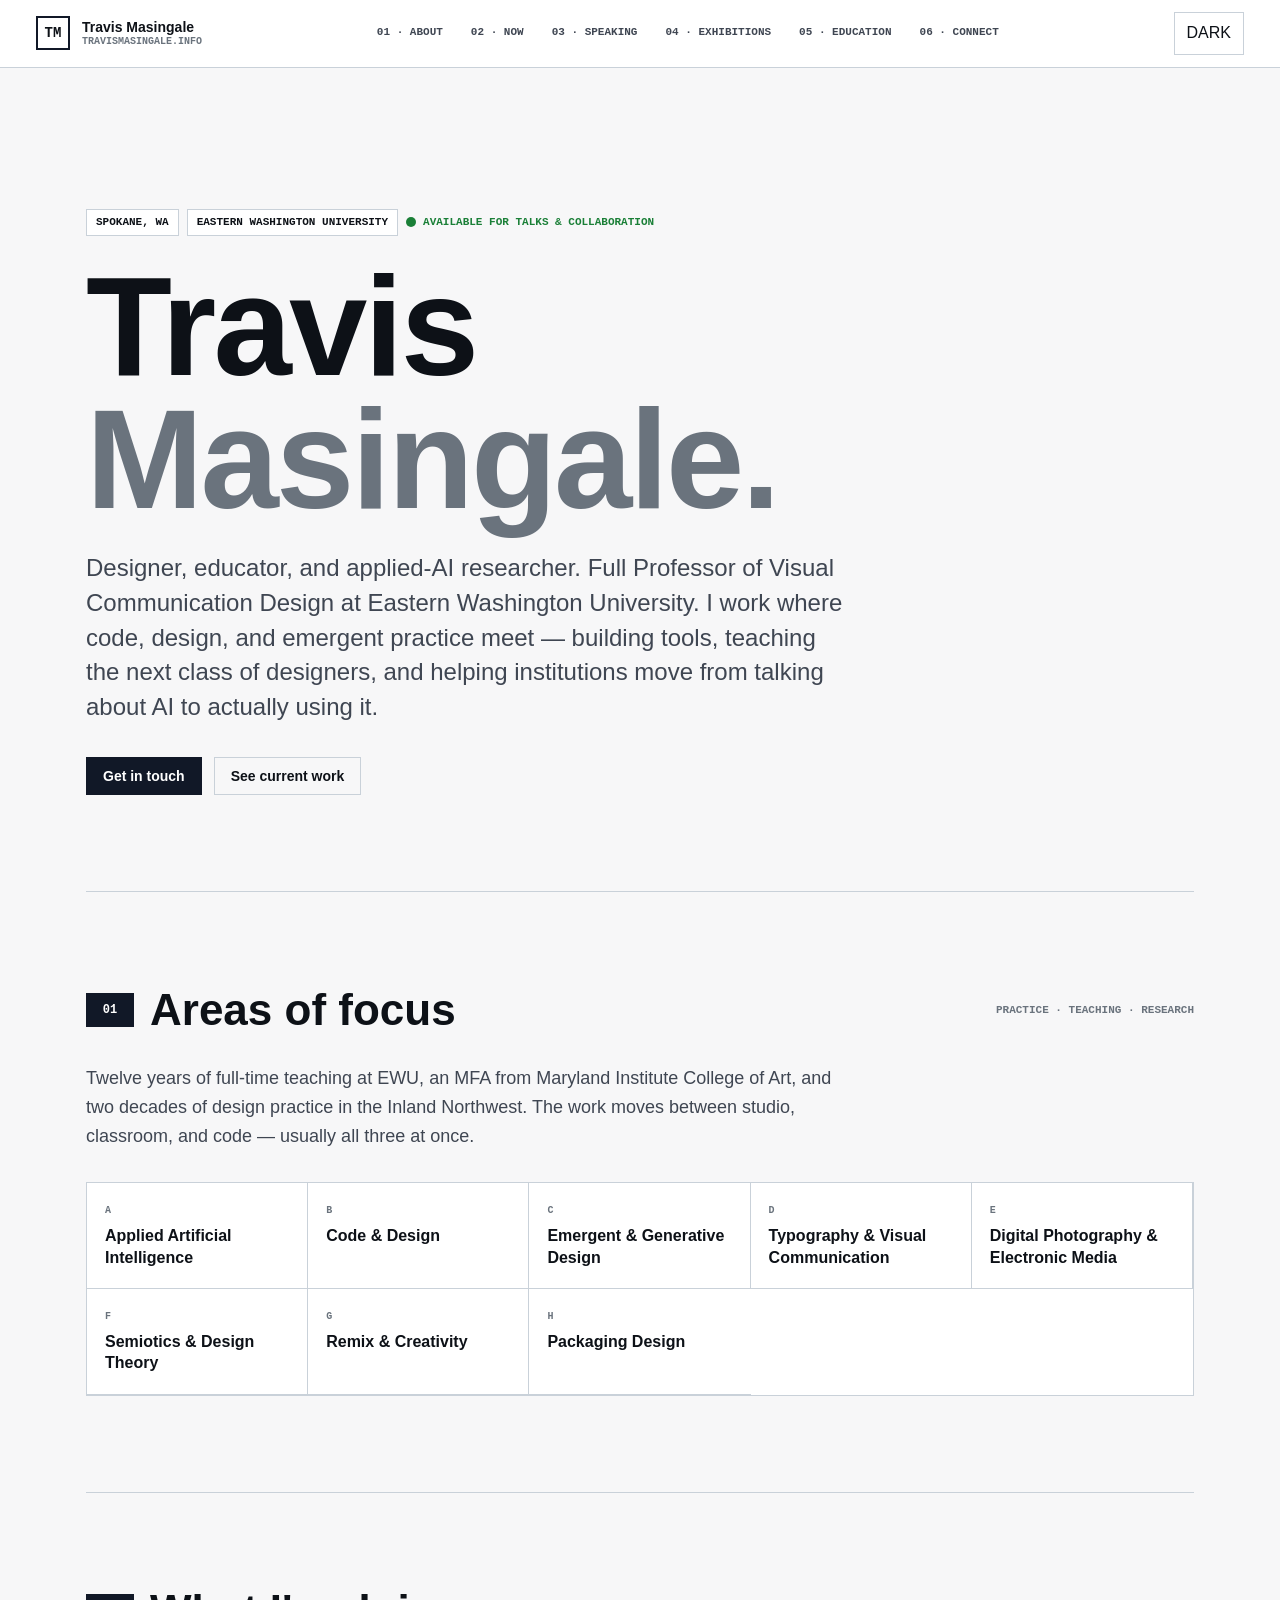
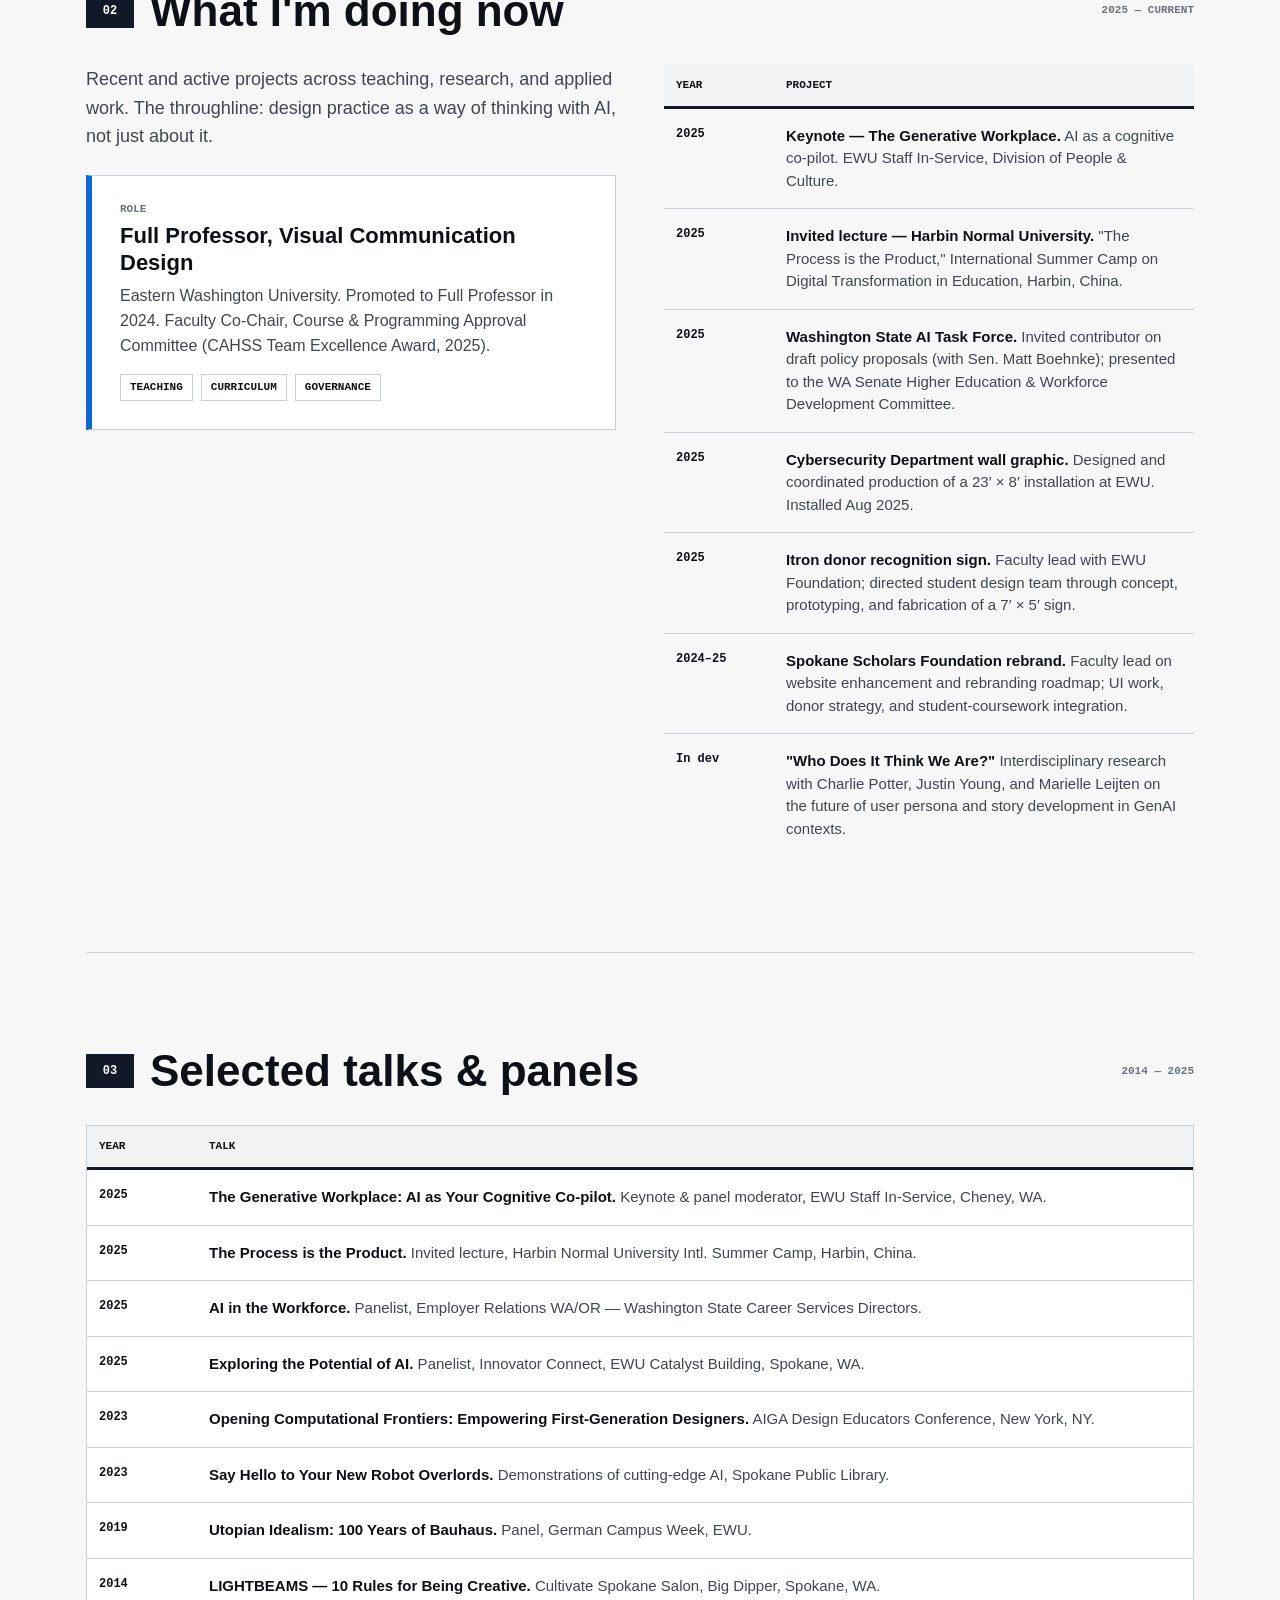
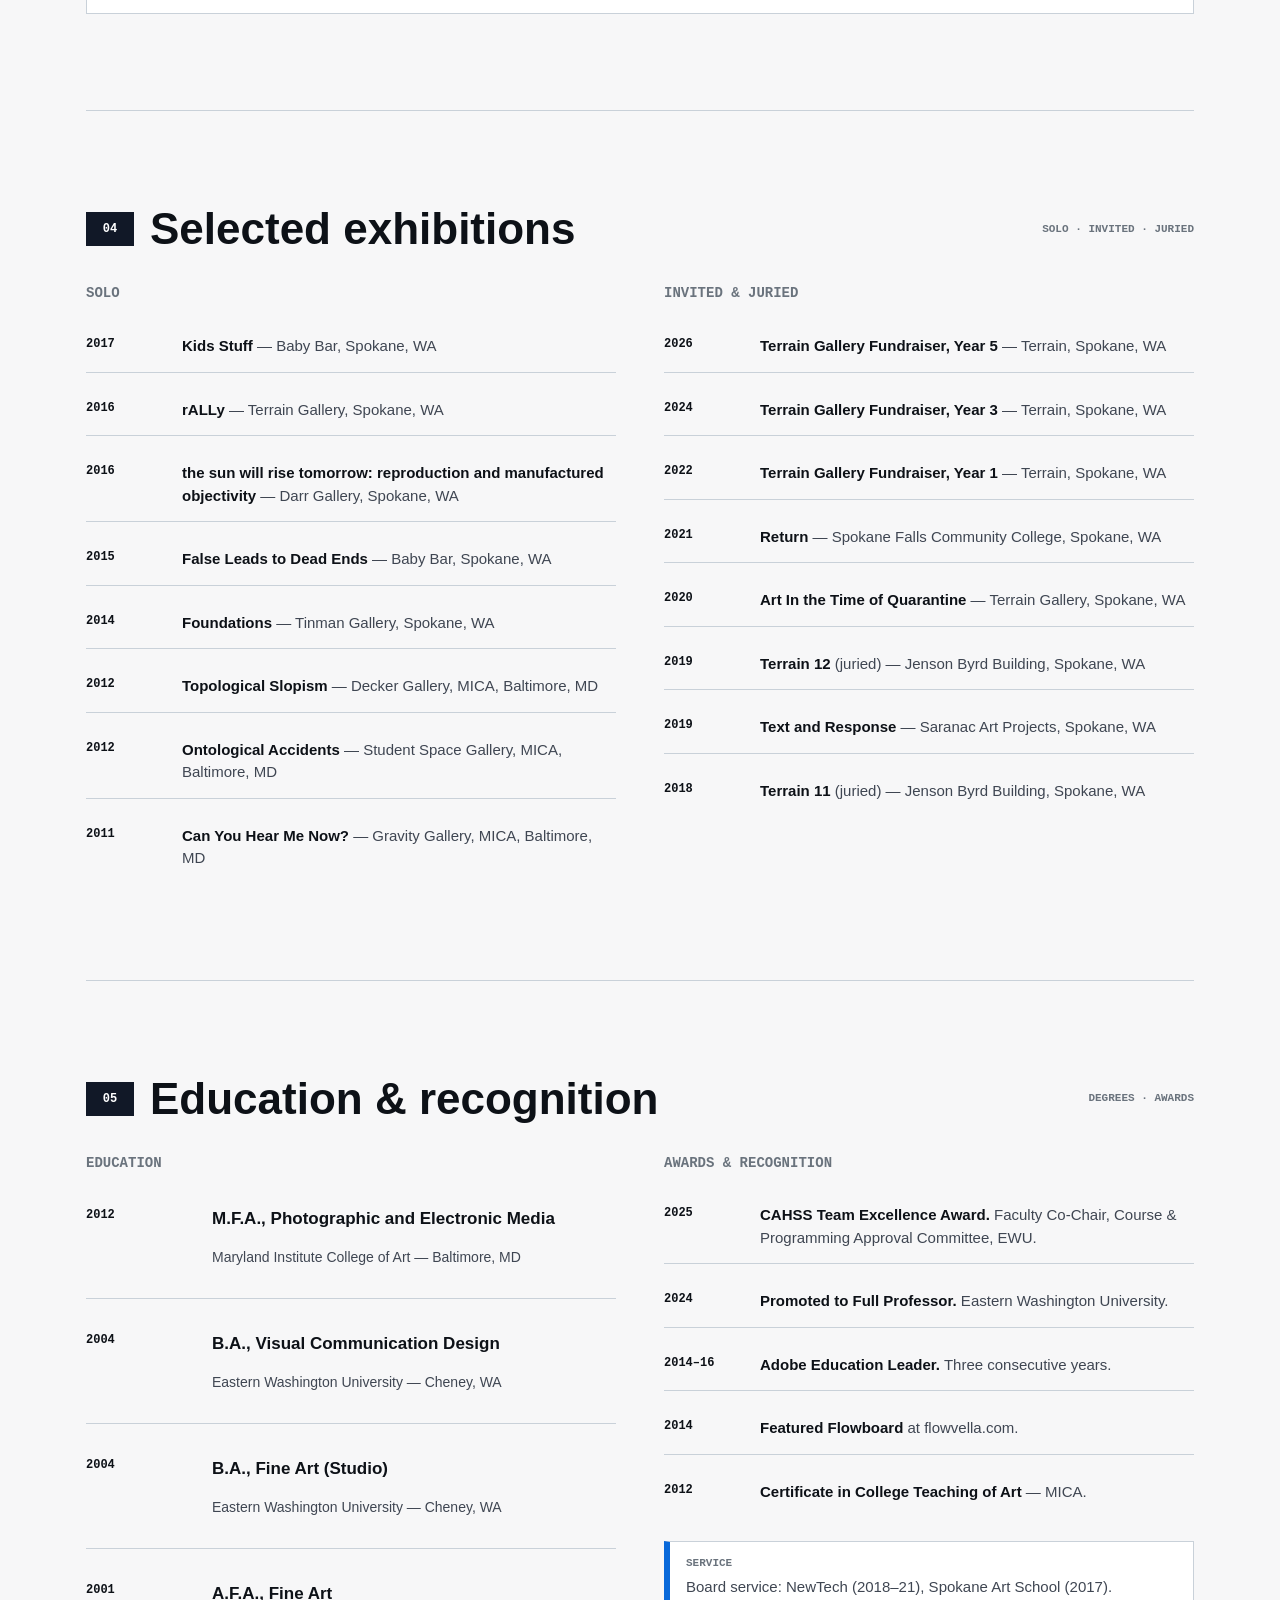
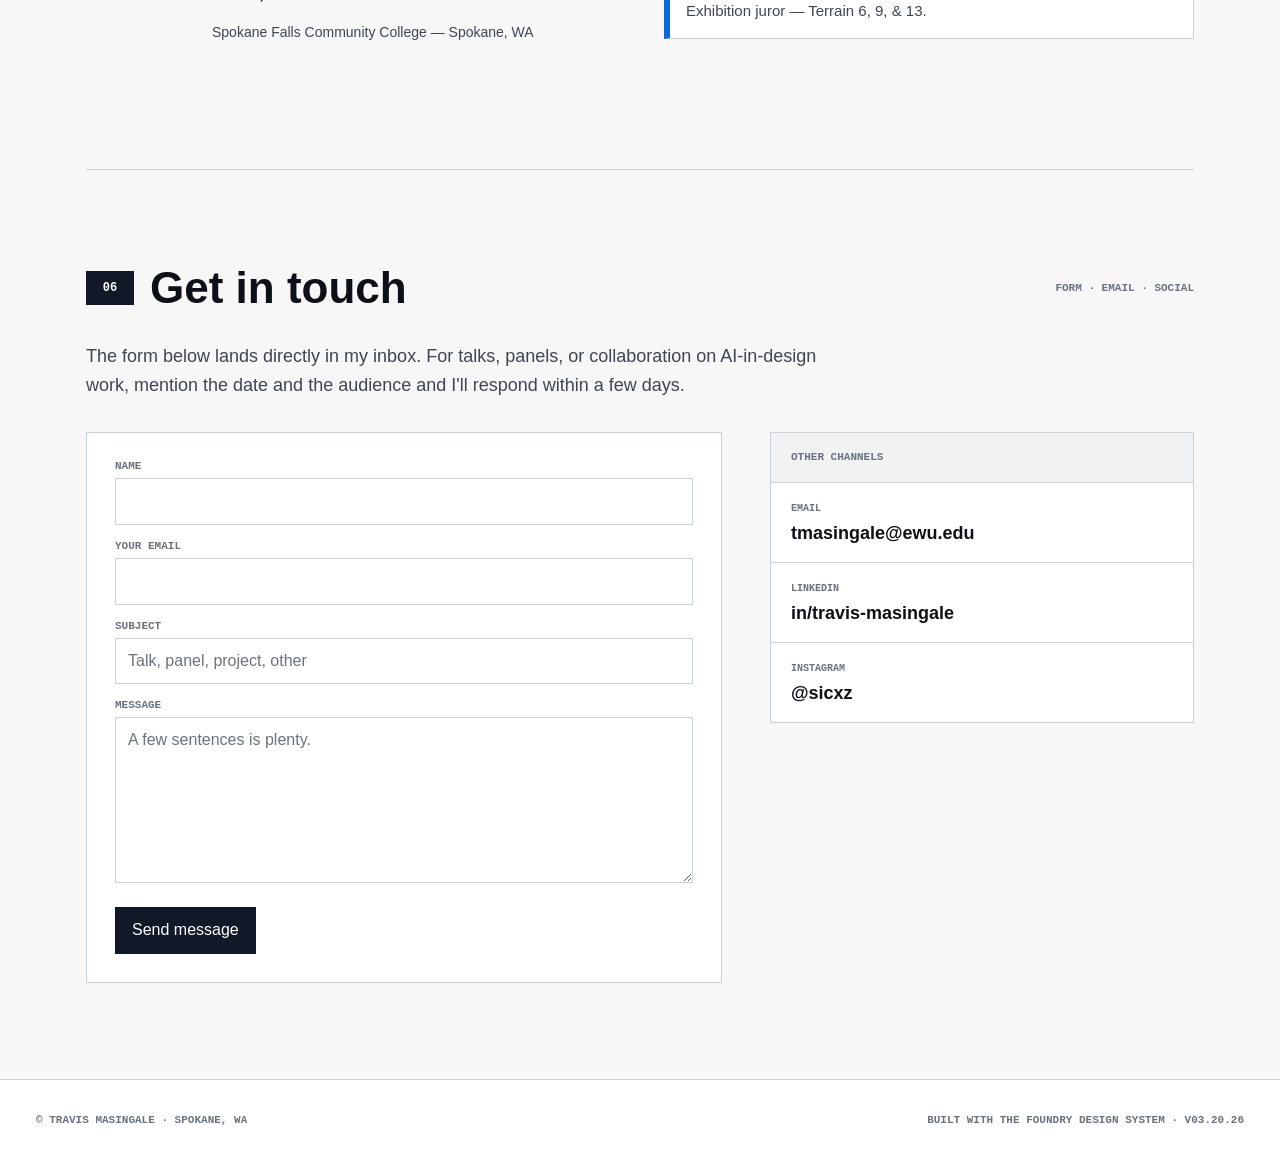
==== index.html @ 5210a0d9 "Initial site — travismasingale.info Personal front page built on the Foundry Design System: hero, ar" ====
<!doctype html>
<html lang="en" data-theme="light">
<head>
  <meta charset="utf-8">
  <meta name="viewport" content="width=device-width, initial-scale=1">
  <title>Travis Masingale — Designer, Educator, Applied AI</title>
  <meta name="description" content="Travis Masingale. Full Professor at Eastern Washington University. Working in applied AI, design education, and visual communication.">
  <meta name="theme-color" content="#0d1117">
  <link rel="stylesheet" href="styles/foundry.css">
  <link rel="stylesheet" href="styles/site.css">
</head>
<body>
  <div class="page foundry">

    <header class="topbar">
      <a class="lockup" href="#">
        <span class="f-mark">TM</span>
        <span class="text">
          <strong>Travis Masingale</strong>
          <span>travismasingale.info</span>
        </span>
      </a>

      <nav class="nav" aria-label="Primary">
        <a href="#about">01 · About</a>
        <a href="#now">02 · Now</a>
        <a href="#speaking">03 · Speaking</a>
        <a href="#exhibitions">04 · Exhibitions</a>
        <a href="#education">05 · Education</a>
        <a href="#connect">06 · Connect</a>
      </nav>

      <div class="top-actions">
        <button class="theme-toggle" type="button" id="theme-toggle" aria-label="Toggle theme">
          <span id="theme-toggle-label">Dark</span>
        </button>
      </div>
    </header>

    <main class="shell">

      <!-- HERO -->
      <section class="hero" aria-labelledby="hero-name">
        <div class="hero-meta">
          <span class="f-tag">Spokane, WA</span>
          <a class="f-tag f-tag--link" href="https://www.ewu.edu/cstem/design/" target="_blank" rel="noopener noreferrer">Eastern Washington University</a>
          <span class="f-status f-status--success">Available for talks &amp; collaboration</span>
        </div>

        <h1 class="hero-name" id="hero-name">
          <span>Travis</span>
          <span class="second">Masingale.</span>
        </h1>

        <p class="hero-lede">
          Designer, educator, and applied-AI researcher. Full Professor of Visual Communication Design at Eastern Washington University. I work where code, design, and emergent practice meet — building tools, teaching the next class of designers, and helping institutions move from talking about AI to actually using it.
        </p>

        <div class="hero-actions">
          <a class="f-button" href="#connect">Get in touch</a>
          <a class="f-button f-button--ghost" href="#now">See current work</a>
        </div>
      </section>

      <!-- 01 ABOUT / AREAS -->
      <section class="section" id="about" aria-labelledby="about-title">
        <header class="section-head">
          <span class="section-number">01</span>
          <h2 class="section-title" id="about-title">Areas of focus</h2>
          <span class="section-note">Practice · Teaching · Research</span>
        </header>

        <p class="lede">
          Twelve years of full-time teaching at EWU, an MFA from Maryland Institute College of Art, and two decades of design practice in the Inland Northwest. The work moves between studio, classroom, and code — usually all three at once.
        </p>

        <div class="areas" role="list">
          <div class="area" role="listitem">
            <span class="area-label">A</span>
            <div class="area-text">Applied Artificial Intelligence</div>
          </div>
          <div class="area" role="listitem">
            <span class="area-label">B</span>
            <div class="area-text">Code &amp; Design</div>
          </div>
          <div class="area" role="listitem">
            <span class="area-label">C</span>
            <div class="area-text">Emergent &amp; Generative Design</div>
          </div>
          <div class="area" role="listitem">
            <span class="area-label">D</span>
            <div class="area-text">Typography &amp; Visual Communication</div>
          </div>
          <div class="area" role="listitem">
            <span class="area-label">E</span>
            <div class="area-text">Digital Photography &amp; Electronic Media</div>
          </div>
          <div class="area" role="listitem">
            <span class="area-label">F</span>
            <div class="area-text">Semiotics &amp; Design Theory</div>
          </div>
          <div class="area" role="listitem">
            <span class="area-label">G</span>
            <div class="area-text">Remix &amp; Creativity</div>
          </div>
          <div class="area" role="listitem">
            <span class="area-label">H</span>
            <div class="area-text">Packaging Design</div>
          </div>
        </div>
      </section>

      <!-- 02 NOW -->
      <section class="section" id="now" aria-labelledby="now-title">
        <header class="section-head">
          <span class="section-number">02</span>
          <h2 class="section-title" id="now-title">What I'm doing now</h2>
          <span class="section-note">2025 — current</span>
        </header>

        <div class="two-col">
          <div>
            <p class="lede" style="margin-bottom:24px">
              Recent and active projects across teaching, research, and applied work. The throughline: design practice as a way of thinking with AI, not just about it.
            </p>

            <div class="now-card">
              <span class="f-label" style="margin-bottom:8px;display:block">Role</span>
              <h3>Full Professor, Visual Communication Design</h3>
              <p>Eastern Washington University. Promoted to Full Professor in 2024. Faculty Co-Chair, Course &amp; Programming Approval Committee (CAHSS Team Excellence Award, 2025).</p>
              <div class="now-meta">
                <span class="f-tag">Teaching</span>
                <span class="f-tag">Curriculum</span>
                <span class="f-tag">Governance</span>
              </div>
            </div>
          </div>

          <div>
            <table class="timeline" aria-label="Active and recent projects">
              <thead>
                <tr>
                  <th scope="col">Year</th>
                  <th scope="col">Project</th>
                </tr>
              </thead>
              <tbody>
                <tr>
                  <td>2025</td>
                  <td>
                    <strong>Keynote — The Generative Workplace.</strong>
                    AI as a cognitive co-pilot. EWU Staff In-Service, Division of People &amp; Culture.
                  </td>
                </tr>
                <tr>
                  <td>2025</td>
                  <td>
                    <strong>Invited lecture — Harbin Normal University.</strong>
                    "The Process is the Product," International Summer Camp on Digital Transformation in Education, Harbin, China.
                  </td>
                </tr>
                <tr>
                  <td>2025</td>
                  <td>
                    <strong>Washington State AI Task Force.</strong>
                    Invited contributor on draft policy proposals (with Sen. Matt Boehnke); presented to the WA Senate Higher Education &amp; Workforce Development Committee.
                  </td>
                </tr>
                <tr>
                  <td>2025</td>
                  <td>
                    <strong>Cybersecurity Department wall graphic.</strong>
                    Designed and coordinated production of a 23&prime; × 8&prime; installation at EWU. Installed Aug 2025.
                  </td>
                </tr>
                <tr>
                  <td>2025</td>
                  <td>
                    <strong>Itron donor recognition sign.</strong>
                    Faculty lead with EWU Foundation; directed student design team through concept, prototyping, and fabrication of a 7&prime; × 5&prime; sign.
                  </td>
                </tr>
                <tr>
                  <td>2024–25</td>
                  <td>
                    <strong>Spokane Scholars Foundation rebrand.</strong>
                    Faculty lead on website enhancement and rebranding roadmap; UI work, donor strategy, and student-coursework integration.
                  </td>
                </tr>
                <tr>
                  <td>In dev</td>
                  <td>
                    <strong>"Who Does It Think We Are?"</strong>
                    Interdisciplinary research with Charlie Potter, Justin Young, and Marielle Leijten on the future of user persona and story development in GenAI contexts.
                  </td>
                </tr>
              </tbody>
            </table>
          </div>
        </div>
      </section>

      <!-- 03 SPEAKING -->
      <section class="section" id="speaking" aria-labelledby="speaking-title">
        <header class="section-head">
          <span class="section-number">03</span>
          <h2 class="section-title" id="speaking-title">Selected talks &amp; panels</h2>
          <span class="section-note">2014 — 2025</span>
        </header>

        <div class="table-wrap">
          <table class="timeline">
            <thead>
              <tr>
                <th scope="col">Year</th>
                <th scope="col">Talk</th>
              </tr>
            </thead>
            <tbody>
              <tr>
                <td>2025</td>
                <td><strong>The Generative Workplace: AI as Your Cognitive Co-pilot.</strong> Keynote &amp; panel moderator, EWU Staff In-Service, Cheney, WA.</td>
              </tr>
              <tr>
                <td>2025</td>
                <td><strong>The Process is the Product.</strong> Invited lecture, Harbin Normal University Intl. Summer Camp, Harbin, China.</td>
              </tr>
              <tr>
                <td>2025</td>
                <td><strong>AI in the Workforce.</strong> Panelist, Employer Relations WA/OR — Washington State Career Services Directors.</td>
              </tr>
              <tr>
                <td>2025</td>
                <td><strong>Exploring the Potential of AI.</strong> Panelist, Innovator Connect, EWU Catalyst Building, Spokane, WA.</td>
              </tr>
              <tr>
                <td>2023</td>
                <td><strong>Opening Computational Frontiers: Empowering First-Generation Designers.</strong> AIGA Design Educators Conference, New York, NY.</td>
              </tr>
              <tr>
                <td>2023</td>
                <td><strong>Say Hello to Your New Robot Overlords.</strong> Demonstrations of cutting-edge AI, Spokane Public Library.</td>
              </tr>
              <tr>
                <td>2019</td>
                <td><strong>Utopian Idealism: 100 Years of Bauhaus.</strong> Panel, German Campus Week, EWU.</td>
              </tr>
              <tr>
                <td>2014</td>
                <td><strong>LIGHTBEAMS — 10 Rules for Being Creative.</strong> Cultivate Spokane Salon, Big Dipper, Spokane, WA.</td>
              </tr>
            </tbody>
          </table>
        </div>
      </section>

      <!-- 04 EXHIBITIONS -->
      <section class="section" id="exhibitions" aria-labelledby="ex-title">
        <header class="section-head">
          <span class="section-number">04</span>
          <h2 class="section-title" id="ex-title">Selected exhibitions</h2>
          <span class="section-note">Solo · Invited · Juried</span>
        </header>

        <div class="two-col">
          <div>
            <h3 style="font-size:14px;font-family:var(--f-mono);font-weight:850;text-transform:uppercase;color:var(--f-soft);margin:0 0 16px">Solo</h3>
            <div class="awards">
              <div class="award"><span class="award-year">2017</span><div class="award-text"><strong>Kids Stuff</strong> — Baby Bar, Spokane, WA</div></div>
              <div class="award"><span class="award-year">2016</span><div class="award-text"><strong>rALLy</strong> — Terrain Gallery, Spokane, WA</div></div>
              <div class="award"><span class="award-year">2016</span><div class="award-text"><strong>the sun will rise tomorrow: reproduction and manufactured objectivity</strong> — Darr Gallery, Spokane, WA</div></div>
              <div class="award"><span class="award-year">2015</span><div class="award-text"><strong>False Leads to Dead Ends</strong> — Baby Bar, Spokane, WA</div></div>
              <div class="award"><span class="award-year">2014</span><div class="award-text"><strong>Foundations</strong> — Tinman Gallery, Spokane, WA</div></div>
              <div class="award"><span class="award-year">2012</span><div class="award-text"><strong>Topological Slopism</strong> — Decker Gallery, MICA, Baltimore, MD</div></div>
              <div class="award"><span class="award-year">2012</span><div class="award-text"><strong>Ontological Accidents</strong> — Student Space Gallery, MICA, Baltimore, MD</div></div>
              <div class="award"><span class="award-year">2011</span><div class="award-text"><strong>Can You Hear Me Now?</strong> — Gravity Gallery, MICA, Baltimore, MD</div></div>
            </div>
          </div>

          <div>
            <h3 style="font-size:14px;font-family:var(--f-mono);font-weight:850;text-transform:uppercase;color:var(--f-soft);margin:0 0 16px">Invited &amp; juried</h3>
            <div class="awards">
              <div class="award"><span class="award-year">2026</span><div class="award-text"><strong>Terrain Gallery Fundraiser, Year 5</strong> — Terrain, Spokane, WA</div></div>
              <div class="award"><span class="award-year">2024</span><div class="award-text"><strong>Terrain Gallery Fundraiser, Year 3</strong> — Terrain, Spokane, WA</div></div>
              <div class="award"><span class="award-year">2022</span><div class="award-text"><strong>Terrain Gallery Fundraiser, Year 1</strong> — Terrain, Spokane, WA</div></div>
              <div class="award"><span class="award-year">2021</span><div class="award-text"><strong>Return</strong> — Spokane Falls Community College, Spokane, WA</div></div>
              <div class="award"><span class="award-year">2020</span><div class="award-text"><strong>Art In the Time of Quarantine</strong> — Terrain Gallery, Spokane, WA</div></div>
              <div class="award"><span class="award-year">2019</span><div class="award-text"><strong>Terrain 12</strong> (juried) — Jenson Byrd Building, Spokane, WA</div></div>
              <div class="award"><span class="award-year">2019</span><div class="award-text"><strong>Text and Response</strong> — Saranac Art Projects, Spokane, WA</div></div>
              <div class="award"><span class="award-year">2018</span><div class="award-text"><strong>Terrain 11</strong> (juried) — Jenson Byrd Building, Spokane, WA</div></div>
            </div>
          </div>
        </div>
      </section>

      <!-- 05 EDUCATION + AWARDS -->
      <section class="section" id="education" aria-labelledby="ed-title">
        <header class="section-head">
          <span class="section-number">05</span>
          <h2 class="section-title" id="ed-title">Education &amp; recognition</h2>
          <span class="section-note">Degrees · Awards</span>
        </header>

        <div class="two-col">
          <div>
            <h3 style="font-size:14px;font-family:var(--f-mono);font-weight:850;text-transform:uppercase;color:var(--f-soft);margin:0 0 16px">Education</h3>
            <div class="ed-list">
              <div class="ed-item">
                <span class="ed-year">2012</span>
                <div>
                  <p class="ed-degree">M.F.A., Photographic and Electronic Media</p>
                  <p class="ed-school">Maryland Institute College of Art — Baltimore, MD</p>
                </div>
              </div>
              <div class="ed-item">
                <span class="ed-year">2004</span>
                <div>
                  <p class="ed-degree">B.A., Visual Communication Design</p>
                  <p class="ed-school">Eastern Washington University — Cheney, WA</p>
                </div>
              </div>
              <div class="ed-item">
                <span class="ed-year">2004</span>
                <div>
                  <p class="ed-degree">B.A., Fine Art (Studio)</p>
                  <p class="ed-school">Eastern Washington University — Cheney, WA</p>
                </div>
              </div>
              <div class="ed-item">
                <span class="ed-year">2001</span>
                <div>
                  <p class="ed-degree">A.F.A., Fine Art</p>
                  <p class="ed-school">Spokane Falls Community College — Spokane, WA</p>
                </div>
              </div>
            </div>
          </div>

          <div>
            <h3 style="font-size:14px;font-family:var(--f-mono);font-weight:850;text-transform:uppercase;color:var(--f-soft);margin:0 0 16px">Awards &amp; recognition</h3>
            <div class="awards">
              <div class="award">
                <span class="award-year">2025</span>
                <div class="award-text"><strong>CAHSS Team Excellence Award.</strong> Faculty Co-Chair, Course &amp; Programming Approval Committee, EWU.</div>
              </div>
              <div class="award">
                <span class="award-year">2024</span>
                <div class="award-text"><strong>Promoted to Full Professor.</strong> Eastern Washington University.</div>
              </div>
              <div class="award">
                <span class="award-year">2014–16</span>
                <div class="award-text"><strong>Adobe Education Leader.</strong> Three consecutive years.</div>
              </div>
              <div class="award">
                <span class="award-year">2014</span>
                <div class="award-text"><strong>Featured Flowboard</strong> at flowvella.com.</div>
              </div>
              <div class="award">
                <span class="award-year">2012</span>
                <div class="award-text"><strong>Certificate in College Teaching of Art</strong> — MICA.</div>
              </div>
            </div>

            <div class="f-callout f-callout--accent" style="margin-top:24px">
              <span class="f-label" style="display:block;margin-bottom:6px">Service</span>
              <p style="margin:0;color:var(--f-muted);font-size:15px;line-height:1.55">
                Board service: NewTech (2018–21), Spokane Art School (2017). Exhibition juror — Terrain 6, 9, &amp; 13.
              </p>
            </div>
          </div>
        </div>
      </section>

      <!-- 06 CONNECT -->
      <section class="section" id="connect" aria-labelledby="connect-title">
        <header class="section-head">
          <span class="section-number">06</span>
          <h2 class="section-title" id="connect-title">Get in touch</h2>
          <span class="section-note">Form · Email · Social</span>
        </header>

        <p class="lede">
          The form below lands directly in my inbox. For talks, panels, or collaboration on AI-in-design work, mention the date and the audience and I'll respond within a few days.
        </p>

        <div class="contact-grid">
          <!--
            Formspree setup (one-time):
            1. Sign up at https://formspree.io
            2. Create a form, copy its endpoint (looks like https://formspree.io/f/abcwxyz)
            3. Replace YOUR_FORMSPREE_ID below with that ID.
            The "_gotcha" hidden field is Formspree's built-in honeypot — bots that fill it
            are silently rejected.
          -->
          <form id="contact-form" class="contact-form" action="https://formspree.io/f/YOUR_FORMSPREE_ID" method="POST" novalidate>
            <div class="hp" aria-hidden="true">
              <label>Leave this field empty
                <input type="text" name="_gotcha" tabindex="-1" autocomplete="off">
              </label>
            </div>
            <input type="hidden" name="_subject" value="travismasingale.info — new message">

            <div class="f-field">
              <label for="cf-name">Name</label>
              <input id="cf-name" name="name" type="text" required maxlength="120" autocomplete="name">
            </div>

            <div class="f-field">
              <label for="cf-email">Your email</label>
              <input id="cf-email" name="email" type="email" required maxlength="160" autocomplete="email" inputmode="email">
            </div>

            <div class="f-field">
              <label for="cf-subject">Subject</label>
              <input id="cf-subject" name="subject" type="text" maxlength="160" placeholder="Talk, panel, project, other">
            </div>

            <div class="f-field">
              <label for="cf-msg">Message</label>
              <textarea id="cf-msg" name="message" rows="6" required maxlength="3000" placeholder="A few sentences is plenty."></textarea>
            </div>

            <div class="contact-actions">
              <button id="cf-submit" type="submit" class="f-button" disabled>Enable JavaScript to send</button>
              <span class="contact-status" id="cf-status" role="status" aria-live="polite"></span>
            </div>
          </form>

          <aside class="contact-alts" aria-label="Other channels">
            <h3 class="alt-heading">Other channels</h3>

            <a class="alt-link js-email"
               href="#"
               data-user="tmasingale"
               data-host="ewu.edu"
               data-subject="Hello from travismasingale.info">
              <span class="connect-label">Email</span>
              <span class="connect-handle" data-fallback="enable JavaScript to view">tmasingale [at] ewu [dot] edu</span>
            </a>

            <a class="alt-link" href="https://www.linkedin.com/in/travis-masingale/" target="_blank" rel="noopener noreferrer">
              <span class="connect-label">LinkedIn</span>
              <span class="connect-handle">in/travis-masingale</span>
            </a>

            <a class="alt-link" href="https://www.instagram.com/sicxz/" target="_blank" rel="noopener noreferrer">
              <span class="connect-label">Instagram</span>
              <span class="connect-handle">@sicxz</span>
            </a>
          </aside>
        </div>
      </section>

    </main>

    <footer class="footer">
      <span>© Travis Masingale · Spokane, WA</span>
      <span>Built with the Foundry Design System · v03.20.26</span>
    </footer>

  </div>

  <script src="scripts/site.js" defer></script>
</body>
</html>
---- styles/foundry.css ----
:root,
.foundry {
  --f-bg: #f7f7f8;
  --f-surface: #ffffff;
  --f-surface-raised: #ffffff;
  --f-surface-subtle: #f1f2f4;
  --f-surface-inset: #e7e9ed;
  --f-ink: #0d1117;
  --f-ink-inverse: #ffffff;
  --f-muted: #3f4652;
  --f-soft: #6a737d;
  --f-hairline: #c9d1d9;
  --f-rule: #111827;
  --f-blue: #0969da;
  --f-blue-text: #0550ae;
  --f-blue-wash: #ddf4ff;
  --f-green: #1a7f37;
  --f-green-wash: #dafbe1;
  --f-amber: #9a6700;
  --f-amber-wash: #fff8c5;
  --f-red: #cf222e;
  --f-red-wash: #ffebe9;
  --f-accent: #0969da;
  --f-accent-text: #0550ae;
  --f-accent-muted: #ddf4ff;
  --f-success: #1a7f37;
  --f-success-muted: #dafbe1;
  --f-attention: #9a6700;
  --f-attention-muted: #fff8c5;
  --f-danger: #cf222e;
  --f-danger-muted: #ffebe9;
  --f-focus: 0 0 0 3px rgba(9, 105, 218, .22);
  --f-shadow: 0 1px 2px rgba(15, 23, 42, .05), 0 18px 45px rgba(15, 23, 42, .08);
  --f-sans: -apple-system, BlinkMacSystemFont, "Segoe UI", Helvetica, Arial, sans-serif;
  --f-mono: "SFMono-Regular", "SF Mono", Consolas, "Liberation Mono", Menlo, monospace;
  --f-max: 1180px;
}

.foundry[data-theme="dark"],
[data-theme="dark"] .foundry {
  --f-bg: #080a0f;
  --f-surface: #10141c;
  --f-surface-raised: #151a23;
  --f-surface-subtle: #1c222d;
  --f-surface-inset: #242b36;
  --f-ink: #f4f7fb;
  --f-ink-inverse: #090b10;
  --f-muted: #c5ccd6;
  --f-soft: #929cab;
  --f-hairline: #333b49;
  --f-rule: #f4f7fb;
  --f-blue: #58a6ff;
  --f-blue-text: #79c0ff;
  --f-blue-wash: #10243a;
  --f-green: #56d364;
  --f-green-wash: #102a19;
  --f-amber: #e3b341;
  --f-amber-wash: #302511;
  --f-red: #ff7b72;
  --f-red-wash: #35171a;
  --f-accent: #58a6ff;
  --f-accent-text: #79c0ff;
  --f-accent-muted: #10243a;
  --f-success: #56d364;
  --f-success-muted: #102a19;
  --f-attention: #e3b341;
  --f-attention-muted: #302511;
  --f-danger: #ff7b72;
  --f-danger-muted: #35171a;
  --f-focus: 0 0 0 3px rgba(88, 166, 255, .25);
  --f-shadow: 0 1px 2px rgba(0, 0, 0, .28), 0 24px 60px rgba(0, 0, 0, .35);
}

.foundry,
.foundry * {
  box-sizing: border-box;
}

.foundry {
  min-height: 100%;
  background: var(--f-bg);
  color: var(--f-ink);
  font-family: var(--f-sans);
  font-size: 16px;
  line-height: 1.55;
  letter-spacing: 0;
}

.foundry :where(a) {
  color: inherit;
  text-underline-offset: 3px;
}

.foundry button,
.foundry input,
.foundry select,
.foundry textarea {
  font: inherit;
}

.foundry :focus-visible {
  outline: none;
  box-shadow: var(--f-focus);
}

.f-shell {
  max-width: var(--f-max);
  margin: 0 auto;
  padding: 0 24px;
}

.f-topbar {
  display: flex;
  align-items: center;
  justify-content: space-between;
  gap: 16px;
  border-bottom: 1px solid var(--f-hairline);
  background: var(--f-surface);
  padding: 12px 24px;
}

.f-lockup {
  display: inline-flex;
  align-items: center;
  gap: 12px;
  color: var(--f-ink);
  text-decoration: none;
}

.f-mark {
  display: grid;
  place-items: center;
  width: 34px;
  height: 34px;
  border: 2px solid var(--f-rule);
  color: var(--f-ink);
  font-family: var(--f-mono);
  font-size: 14px;
  font-weight: 900;
  line-height: 1;
}

.f-label,
.f-tag,
.f-status,
.f-section-note {
  display: inline-flex;
  align-items: center;
  width: max-content;
  max-width: 100%;
  font-family: var(--f-mono);
  font-size: 11px;
  font-weight: 850;
  line-height: 1;
  letter-spacing: 0;
  text-transform: uppercase;
  white-space: nowrap;
}

.f-label,
.f-section-note {
  color: var(--f-soft);
}

.f-tag {
  border: 1px solid var(--f-hairline);
  background: var(--f-surface-raised);
  color: var(--f-ink);
  padding: 7px 9px;
}

.f-status {
  gap: 7px;
  color: var(--f-muted);
}

.f-status::before {
  content: "";
  flex: 0 0 auto;
  width: 10px;
  height: 10px;
  border-radius: 999px;
  background: currentColor;
}

.f-status--blue,
.f-status--accent {
  color: var(--f-accent-text);
}

.f-status--green,
.f-status--success {
  color: var(--f-success);
}

.f-status--amber,
.f-status--attention {
  color: var(--f-attention);
}

.f-status--red,
.f-status--danger {
  color: var(--f-danger);
}

.f-button {
  display: inline-flex;
  align-items: center;
  justify-content: center;
  min-height: 38px;
  border: 1px solid var(--f-rule);
  background: var(--f-rule);
  color: var(--f-ink-inverse);
  cursor: pointer;
  font-size: 14px;
  font-weight: 760;
  line-height: 1;
  padding: 10px 16px;
  text-decoration: none;
  transition: transform .16s ease, border-color .16s ease, background .16s ease;
}

.f-button:hover {
  transform: translateY(-1px);
}

.f-button--secondary {
  background: var(--f-surface);
  color: var(--f-ink);
}

.f-button--ghost {
  border-color: var(--f-hairline);
  background: transparent;
  color: var(--f-ink);
}

.f-button--blue,
.f-button--accent {
  border-color: var(--f-accent);
  background: var(--f-accent);
  color: #ffffff;
}

.f-section {
  padding: 64px 0;
}

.f-section-head {
  display: grid;
  grid-template-columns: auto minmax(0, max-content) minmax(40px, 1fr) auto;
  gap: 14px;
  align-items: center;
  margin-bottom: 26px;
}

.f-section-number {
  display: inline-grid;
  place-items: center;
  min-width: 48px;
  height: 34px;
  background: var(--f-rule);
  color: var(--f-ink-inverse);
  font-family: var(--f-mono);
  font-size: 12px;
  font-weight: 900;
  line-height: 1;
}

.f-section-title {
  color: var(--f-ink);
  font-size: clamp(26px, 4vw, 44px);
  font-weight: 850;
  line-height: 1;
  margin: 0;
}

.f-section-rule {
  height: 1px;
  background: var(--f-hairline);
}

.f-card {
  border: 1px solid var(--f-hairline);
  background: var(--f-surface-raised);
  color: var(--f-ink);
  padding: 16px;
}

.f-card--bar {
  border-left: 6px solid var(--f-rule);
}

.f-bar-blue,
.f-bar-accent {
  border-left-color: var(--f-accent);
}

.f-bar-green,
.f-bar-success {
  border-left-color: var(--f-success);
}

.f-bar-amber,
.f-bar-attention {
  border-left-color: var(--f-attention);
}

.f-bar-red,
.f-bar-danger {
  border-left-color: var(--f-danger);
}

.f-callout {
  border: 1px solid var(--f-hairline);
  border-left: 6px solid var(--f-rule);
  background: var(--f-surface-raised);
  padding: 16px;
}

.f-callout--blue,
.f-callout--accent {
  border-left-color: var(--f-accent);
}

.f-callout--green,
.f-callout--success {
  border-left-color: var(--f-success);
}

.f-callout--amber,
.f-callout--attention {
  border-left-color: var(--f-attention);
}

.f-callout--red,
.f-callout--danger {
  border-left-color: var(--f-danger);
}

.f-callout--tinted.f-callout--blue,
.f-callout--tinted.f-callout--accent {
  background: var(--f-accent-muted);
}

.f-callout--tinted.f-callout--green,
.f-callout--tinted.f-callout--success {
  background: var(--f-success-muted);
}

.f-callout--tinted.f-callout--amber,
.f-callout--tinted.f-callout--attention {
  background: var(--f-attention-muted);
}

.f-callout--tinted.f-callout--red,
.f-callout--tinted.f-callout--danger {
  background: var(--f-danger-muted);
}

.f-table-wrap {
  width: 100%;
  overflow-x: auto;
  border: 1px solid var(--f-hairline);
  background: var(--f-surface);
}

.f-table {
  width: 100%;
  min-width: 640px;
  border-collapse: collapse;
  font-size: 14px;
  line-height: 1.45;
}

.f-table th {
  border-bottom: 3px solid var(--f-rule);
  background: var(--f-surface-subtle);
  color: var(--f-ink);
  font-family: var(--f-mono);
  font-size: 11px;
  font-weight: 850;
  padding: 12px;
  text-align: left;
  text-transform: uppercase;
}

.f-table td {
  border-bottom: 1px solid var(--f-hairline);
  color: var(--f-muted);
  padding: 14px 12px;
  vertical-align: top;
}

.f-table tr:last-child td {
  border-bottom: 0;
}

.f-field {
  display: grid;
  gap: 6px;
}

.f-field label {
  color: var(--f-soft);
  font-family: var(--f-mono);
  font-size: 11px;
  font-weight: 850;
  line-height: 1;
  text-transform: uppercase;
}

.f-field input,
.f-field select,
.f-field textarea {
  width: 100%;
  min-height: 40px;
  border: 1px solid var(--f-hairline);
  background: var(--f-surface-raised);
  color: var(--f-ink);
  padding: 10px 12px;
}

.f-docs {
  display: grid;
  grid-template-columns: 220px minmax(0, 1fr);
  border: 1px solid var(--f-hairline);
  background: var(--f-surface);
}

.f-docs-rail {
  border-right: 1px solid var(--f-hairline);
  background: var(--f-surface-subtle);
  padding: 18px;
}

.f-docs-link {
  display: flex;
  align-items: center;
  justify-content: space-between;
  gap: 8px;
  color: var(--f-muted);
  font-size: 13px;
  font-weight: 700;
  padding: 11px 12px 11px 14px;
  text-decoration: none;
}

.f-docs-link.is-active {
  border: 1px solid var(--f-hairline);
  background: var(--f-surface-raised);
  color: var(--f-ink);
  box-shadow: inset 5px 0 0 var(--f-rule);
}

.f-code {
  overflow-x: auto;
  border: 1px solid var(--f-hairline);
  background: var(--f-rule);
  color: var(--f-ink-inverse);
  font-family: var(--f-mono);
  font-size: 12px;
  line-height: 1.65;
  padding: 16px;
}

.f-grid {
  display: grid;
  grid-template-columns: repeat(auto-fit, minmax(220px, 1fr));
  gap: 16px;
}

@media (max-width: 720px) {
  .f-shell {
    padding: 0 16px;
  }

  .f-topbar,
  .f-section-head,
  .f-docs {
    grid-template-columns: 1fr;
  }

  .f-section-rule,
  .f-section-note {
    display: none;
  }

  .f-docs-rail {
    border-right: 0;
    border-bottom: 1px solid var(--f-hairline);
  }
}
---- styles/site.css ----
/* travismasingale.info — page styles
   Tokens come from foundry.css. Anything in here is page-specific layout. */

/* ---------- bones ---------- */

html { scroll-behavior: smooth; }
body { margin: 0; }

.page {
  min-height: 100vh;
  background: var(--f-bg);
  color: var(--f-ink);
  font-family: var(--f-sans);
}

.shell {
  max-width: var(--f-max);
  margin: 0 auto;
  padding: 0 clamp(16px, 3vw, 36px);
}

/* ---------- topbar ---------- */

.topbar {
  position: sticky;
  top: 0;
  z-index: 20;
  display: flex;
  align-items: center;
  justify-content: space-between;
  gap: 16px;
  padding: 12px clamp(16px, 3vw, 36px);
  background: var(--f-surface);
  border-bottom: 1px solid var(--f-hairline);
}

.lockup {
  display: inline-flex;
  align-items: center;
  gap: 12px;
  color: var(--f-ink);
  text-decoration: none;
}

.lockup .text {
  display: grid;
  gap: 1px;
}

.lockup .text strong {
  font-size: 14px;
  font-weight: 800;
  line-height: 1.1;
}

.lockup .text span {
  color: var(--f-soft);
  font-family: var(--f-mono);
  font-size: 10px;
  font-weight: 800;
  line-height: 1.1;
  text-transform: uppercase;
}

.nav {
  display: flex;
  align-items: center;
  gap: 4px;
}

.nav a {
  color: var(--f-muted);
  font-family: var(--f-mono);
  font-size: 11px;
  font-weight: 850;
  letter-spacing: 0;
  text-decoration: none;
  text-transform: uppercase;
  padding: 8px 12px;
  border-bottom: 1px solid transparent;
}

.nav a:hover { color: var(--f-ink); border-bottom-color: var(--f-rule); }

.top-actions { display: inline-flex; align-items: center; gap: 8px; }

.theme-toggle {
  display: inline-flex;
  align-items: center;
  gap: 8px;
  padding: 8px 12px;
  border: 1px solid var(--f-hairline);
  background: var(--f-surface);
  color: var(--f-ink);
  font-family: var(--f-mono);
  font-size: 11px;
  font-weight: 850;
  letter-spacing: 0;
  text-transform: uppercase;
  cursor: pointer;
}

/* ---------- hero ---------- */

.hero {
  padding: clamp(72px, 11vw, 144px) 0 clamp(56px, 8vw, 96px);
  border-bottom: 1px solid var(--f-hairline);
}

.hero-meta {
  display: flex;
  flex-wrap: wrap;
  gap: 8px;
  margin-bottom: 24px;
}

.hero-name {
  margin: 0 0 24px;
  font-size: clamp(56px, 11vw, 144px);
  font-weight: 900;
  line-height: 0.95;
  letter-spacing: -0.02em;
}

.hero-name span {
  display: block;
  color: var(--f-ink);
}

.hero-name .second { color: var(--f-soft); }

.hero-lede {
  max-width: 760px;
  margin: 0 0 32px;
  color: var(--f-muted);
  font-size: clamp(18px, 2.2vw, 24px);
  font-weight: 500;
  line-height: 1.45;
}

.hero-actions {
  display: flex;
  flex-wrap: wrap;
  gap: 12px;
}

/* anchor styled as an f-tag (e.g., the EWU link in the hero) */
a.f-tag,
a.f-tag--link {
  text-decoration: none;
  transition: background .15s ease, border-color .15s ease;
}

a.f-tag:hover,
a.f-tag--link:hover {
  background: var(--f-surface-subtle);
  border-color: var(--f-rule);
}

/* ---------- section primitives ---------- */

.section {
  padding: clamp(56px, 8vw, 96px) 0;
  border-bottom: 1px solid var(--f-hairline);
}

.section:last-of-type { border-bottom: 0; }

.section-head {
  display: grid;
  grid-template-columns: auto 1fr auto;
  gap: 16px;
  align-items: center;
  margin-bottom: 32px;
}

.section-number {
  display: inline-grid;
  place-items: center;
  min-width: 48px;
  height: 34px;
  background: var(--f-rule);
  color: var(--f-ink-inverse);
  font-family: var(--f-mono);
  font-size: 12px;
  font-weight: 900;
  line-height: 1;
  padding: 0 10px;
}

.section-title {
  margin: 0;
  font-size: clamp(26px, 4vw, 44px);
  font-weight: 850;
  line-height: 1;
}

.section-note {
  color: var(--f-soft);
  font-family: var(--f-mono);
  font-size: 11px;
  font-weight: 850;
  text-transform: uppercase;
}

.lede {
  max-width: 760px;
  margin: 0 0 32px;
  color: var(--f-muted);
  font-size: 18px;
  line-height: 1.6;
}

/* ---------- layout helpers ---------- */

.two-col {
  display: grid;
  grid-template-columns: minmax(0, 1fr) minmax(0, 1fr);
  gap: clamp(24px, 4vw, 48px);
  align-items: start;
}

.three-col {
  display: grid;
  grid-template-columns: repeat(3, minmax(0, 1fr));
  gap: 16px;
}

/* ---------- areas (about) ---------- */

.areas {
  display: grid;
  grid-template-columns: repeat(auto-fit, minmax(220px, 1fr));
  gap: 0;
  border: 1px solid var(--f-hairline);
  background: var(--f-surface);
}

.area {
  padding: 20px 18px;
  border-right: 1px solid var(--f-hairline);
  border-bottom: 1px solid var(--f-hairline);
}

.area:last-child { border-right: 0; }

.area-label {
  display: block;
  margin-bottom: 6px;
  color: var(--f-soft);
  font-family: var(--f-mono);
  font-size: 10px;
  font-weight: 850;
  letter-spacing: 0;
  text-transform: uppercase;
}

.area-text {
  color: var(--f-ink);
  font-size: 16px;
  font-weight: 600;
  line-height: 1.35;
}

/* ---------- now ---------- */

.now-card {
  border: 1px solid var(--f-hairline);
  border-left: 6px solid var(--f-accent);
  background: var(--f-surface);
  padding: 28px;
}

.now-card h3 {
  margin: 0 0 8px;
  font-size: 22px;
  font-weight: 850;
  line-height: 1.2;
}

.now-card p {
  margin: 0 0 12px;
  color: var(--f-muted);
  font-size: 16px;
  line-height: 1.55;
}

.now-card p:last-child { margin-bottom: 0; }

.now-meta {
  display: flex;
  flex-wrap: wrap;
  gap: 8px;
  margin-top: 16px;
}

/* ---------- timeline / table-wrap ---------- */

.timeline {
  width: 100%;
  border-collapse: collapse;
}

.timeline th {
  padding: 12px 12px;
  border-bottom: 3px solid var(--f-rule);
  background: var(--f-surface-subtle);
  color: var(--f-ink);
  font-family: var(--f-mono);
  font-size: 11px;
  font-weight: 850;
  text-align: left;
  text-transform: uppercase;
}

.timeline td {
  padding: 16px 12px;
  border-bottom: 1px solid var(--f-hairline);
  color: var(--f-muted);
  vertical-align: top;
  font-size: 15px;
  line-height: 1.5;
}

.timeline td:first-child {
  width: 110px;
  color: var(--f-ink);
  font-family: var(--f-mono);
  font-size: 12px;
  font-weight: 850;
  letter-spacing: 0;
}

.timeline td strong { color: var(--f-ink); font-weight: 750; }

.timeline tr:last-child td { border-bottom: 0; }

.table-wrap {
  width: 100%;
  overflow-x: auto;
  border: 1px solid var(--f-hairline);
  background: var(--f-surface);
}

/* ---------- education ---------- */

.ed-list {
  display: grid;
  gap: 16px;
}

.ed-item {
  display: grid;
  grid-template-columns: 110px 1fr;
  gap: 16px;
  padding: 16px 0;
  border-bottom: 1px solid var(--f-hairline);
}

.ed-item:last-child { border-bottom: 0; }

.ed-year {
  color: var(--f-ink);
  font-family: var(--f-mono);
  font-size: 12px;
  font-weight: 850;
}

.ed-degree {
  margin: 0 0 4px;
  color: var(--f-ink);
  font-size: 17px;
  font-weight: 750;
}

.ed-school {
  color: var(--f-muted);
  font-size: 14px;
}

/* ---------- awards ---------- */

.awards {
  display: grid;
  gap: 12px;
}

.award {
  display: grid;
  grid-template-columns: 80px 1fr;
  gap: 16px;
  padding: 14px 0;
  border-bottom: 1px solid var(--f-hairline);
}

.award:last-child { border-bottom: 0; }

.award-year {
  color: var(--f-ink);
  font-family: var(--f-mono);
  font-size: 12px;
  font-weight: 850;
}

.award-text {
  color: var(--f-muted);
  font-size: 15px;
  line-height: 1.5;
}

.award-text strong { color: var(--f-ink); font-weight: 750; }

/* ---------- contact (form + alt channels) ---------- */

.contact-grid {
  display: grid;
  grid-template-columns: minmax(0, 1.5fr) minmax(0, 1fr);
  gap: clamp(24px, 4vw, 48px);
  align-items: start;
}

.contact-form {
  display: grid;
  gap: 16px;
  border: 1px solid var(--f-hairline);
  background: var(--f-surface);
  padding: clamp(20px, 3vw, 28px);
}

.contact-form textarea {
  resize: vertical;
  min-height: 140px;
  font-family: var(--f-sans);
  line-height: 1.5;
}

.contact-form input::placeholder,
.contact-form textarea::placeholder {
  color: var(--f-soft);
  opacity: 1;
}

/* honeypot — visually hidden but reachable to bots that ignore display:none */
.hp {
  position: absolute;
  left: -9999px;
  top: auto;
  width: 1px;
  height: 1px;
  overflow: hidden;
}

.contact-actions {
  display: flex;
  align-items: center;
  gap: 16px;
  flex-wrap: wrap;
  margin-top: 8px;
}

.contact-actions .f-button[disabled] {
  cursor: not-allowed;
  opacity: 0.55;
  transform: none;
}

.contact-status {
  font-family: var(--f-mono);
  font-size: 11px;
  font-weight: 850;
  letter-spacing: 0;
  text-transform: uppercase;
  color: var(--f-soft);
  display: inline-flex;
  align-items: center;
  gap: 7px;
  min-height: 16px;
}

.contact-status::before {
  content: "";
  width: 10px;
  height: 10px;
  border-radius: 999px;
  background: currentColor;
  opacity: 0;
  transition: opacity .15s ease;
}

.contact-status[data-state]::before { opacity: 1; }
.contact-status[data-state="sending"] { color: var(--f-muted); }
.contact-status[data-state="success"] { color: var(--f-success); }
.contact-status[data-state="error"]   { color: var(--f-danger); }

.contact-alts {
  display: grid;
  gap: 0;
  border: 1px solid var(--f-hairline);
  background: var(--f-surface);
}

.alt-heading {
  margin: 0;
  padding: 16px 20px;
  border-bottom: 1px solid var(--f-hairline);
  background: var(--f-surface-subtle);
  color: var(--f-soft);
  font-family: var(--f-mono);
  font-size: 11px;
  font-weight: 850;
  letter-spacing: 0;
  text-transform: uppercase;
}

.alt-link {
  display: grid;
  gap: 6px;
  padding: 18px 20px;
  border-bottom: 1px solid var(--f-hairline);
  color: var(--f-ink);
  text-decoration: none;
  transition: background .15s ease;
}

.alt-link:last-child { border-bottom: 0; }
.alt-link:hover { background: var(--f-surface-subtle); }

.connect-label {
  color: var(--f-soft);
  font-family: var(--f-mono);
  font-size: 10px;
  font-weight: 850;
  letter-spacing: 0;
  text-transform: uppercase;
}

.connect-handle {
  color: var(--f-ink);
  font-size: 18px;
  font-weight: 700;
  line-height: 1.2;
  word-break: break-word;
}

/* ---------- footer ---------- */

.footer {
  padding: 32px clamp(16px, 3vw, 36px);
  border-top: 1px solid var(--f-hairline);
  background: var(--f-surface);
  color: var(--f-soft);
  font-family: var(--f-mono);
  font-size: 11px;
  font-weight: 700;
  text-transform: uppercase;
  letter-spacing: 0;
  display: flex;
  flex-wrap: wrap;
  justify-content: space-between;
  gap: 16px;
}

/* ---------- responsive ---------- */

@media (max-width: 820px) {
  .nav { display: none; }
  .two-col { grid-template-columns: 1fr; }
  .three-col { grid-template-columns: 1fr; }
  .contact-grid { grid-template-columns: 1fr; }
  .ed-item, .award { grid-template-columns: 1fr; gap: 4px; }
  .timeline td:first-child { width: auto; }
  .section-head { grid-template-columns: auto 1fr; }
  .section-note { display: none; }
}
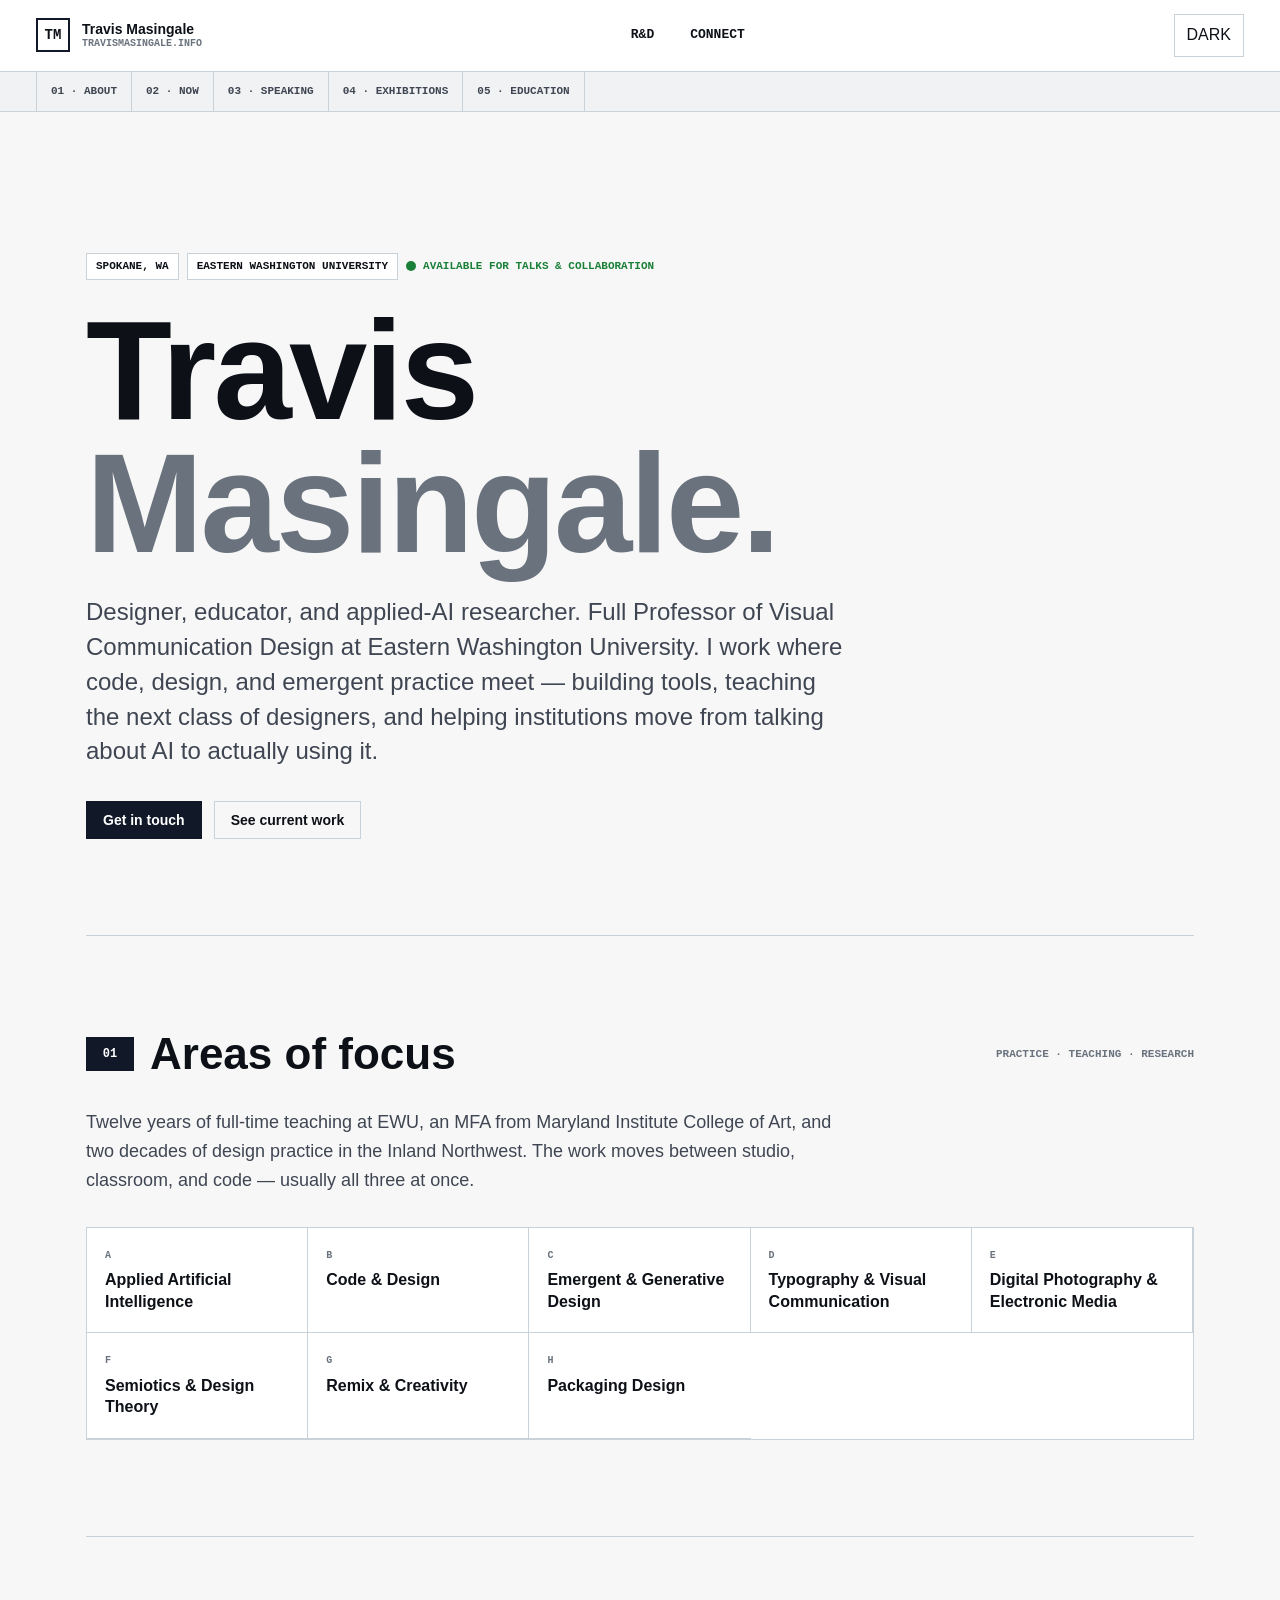
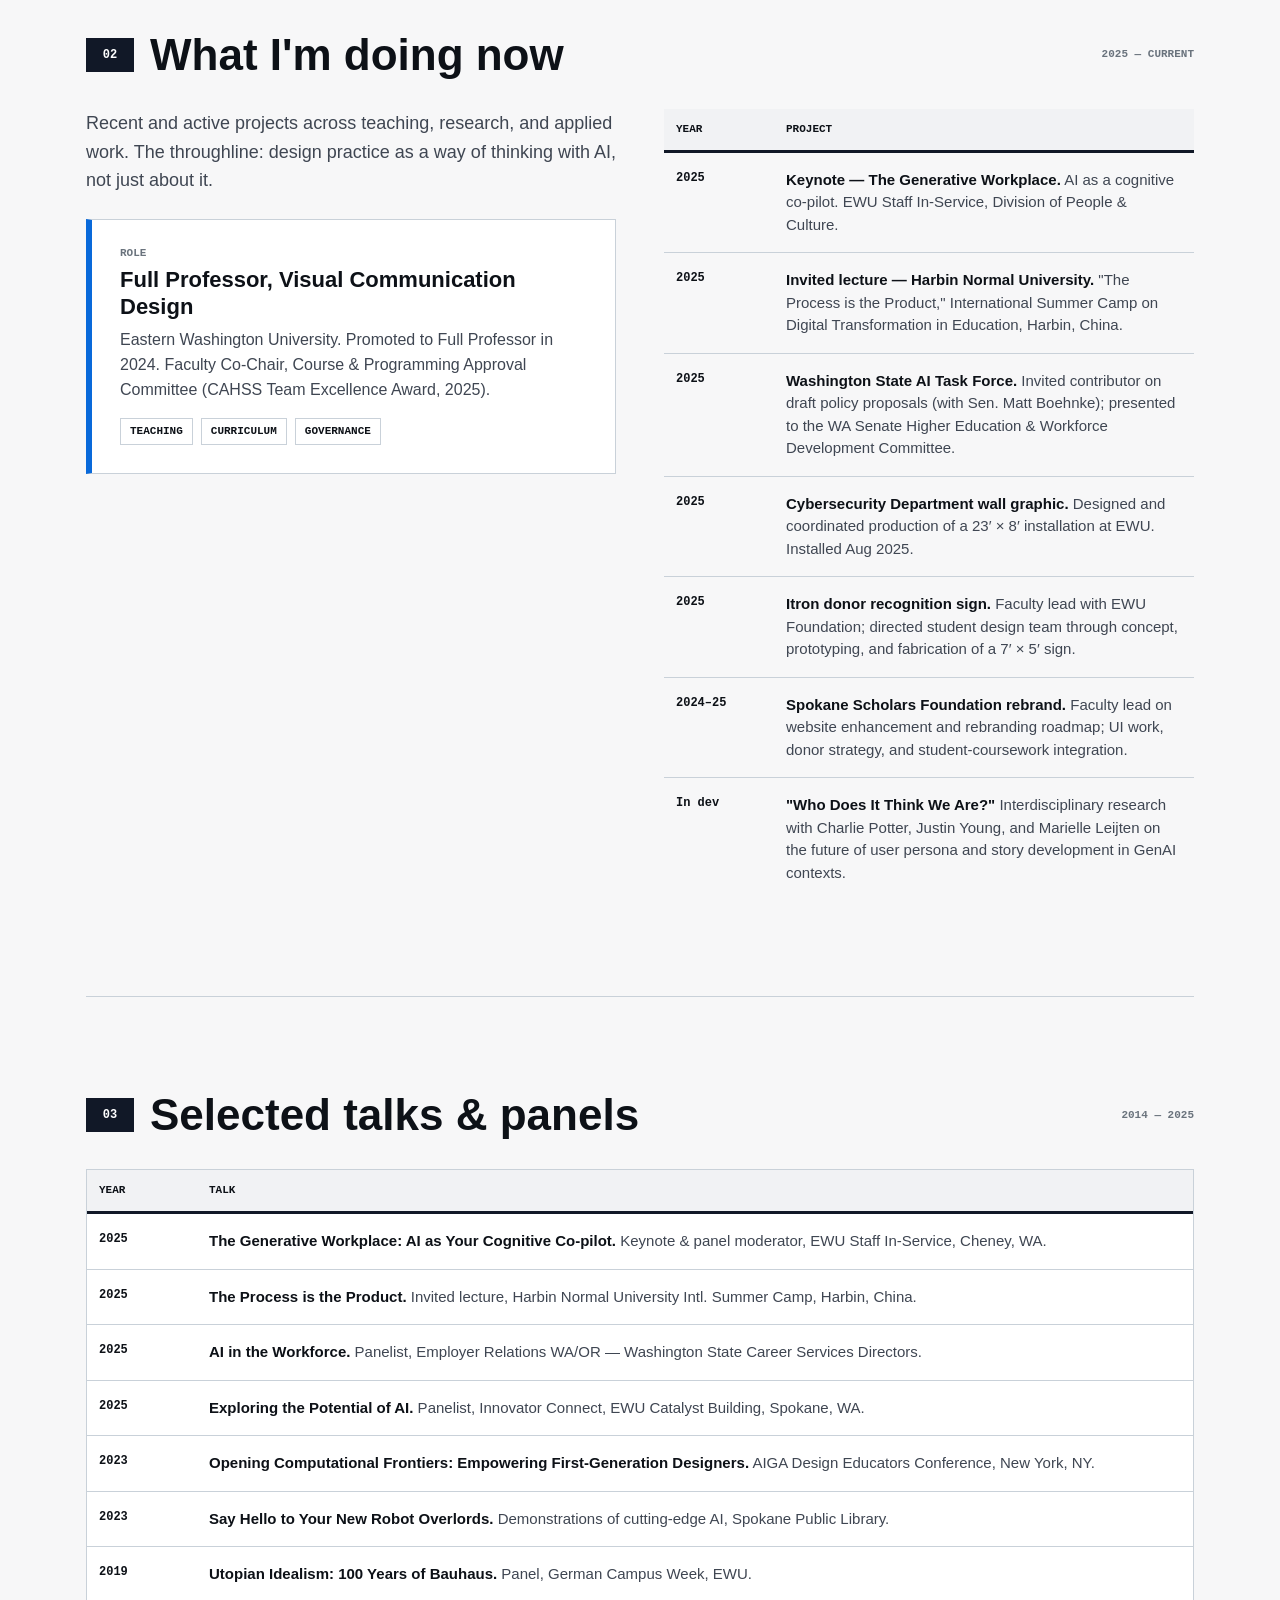
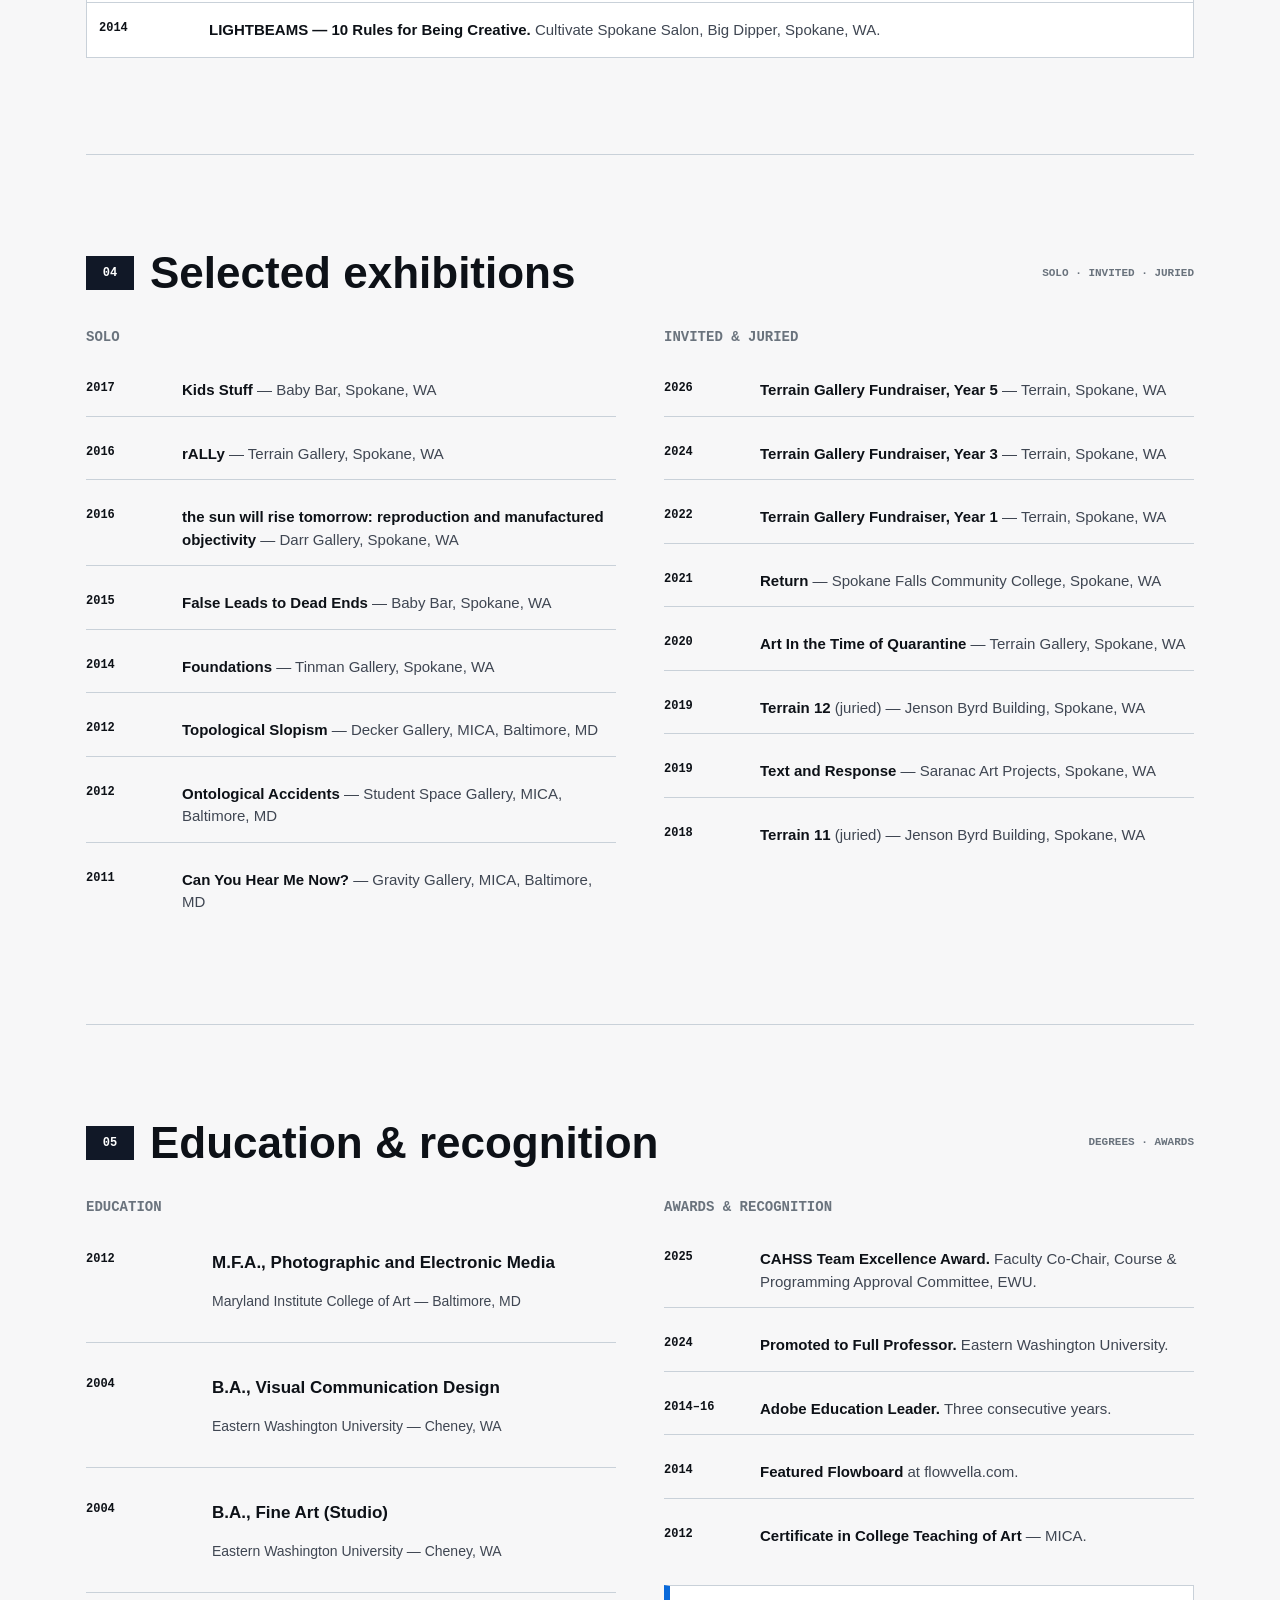
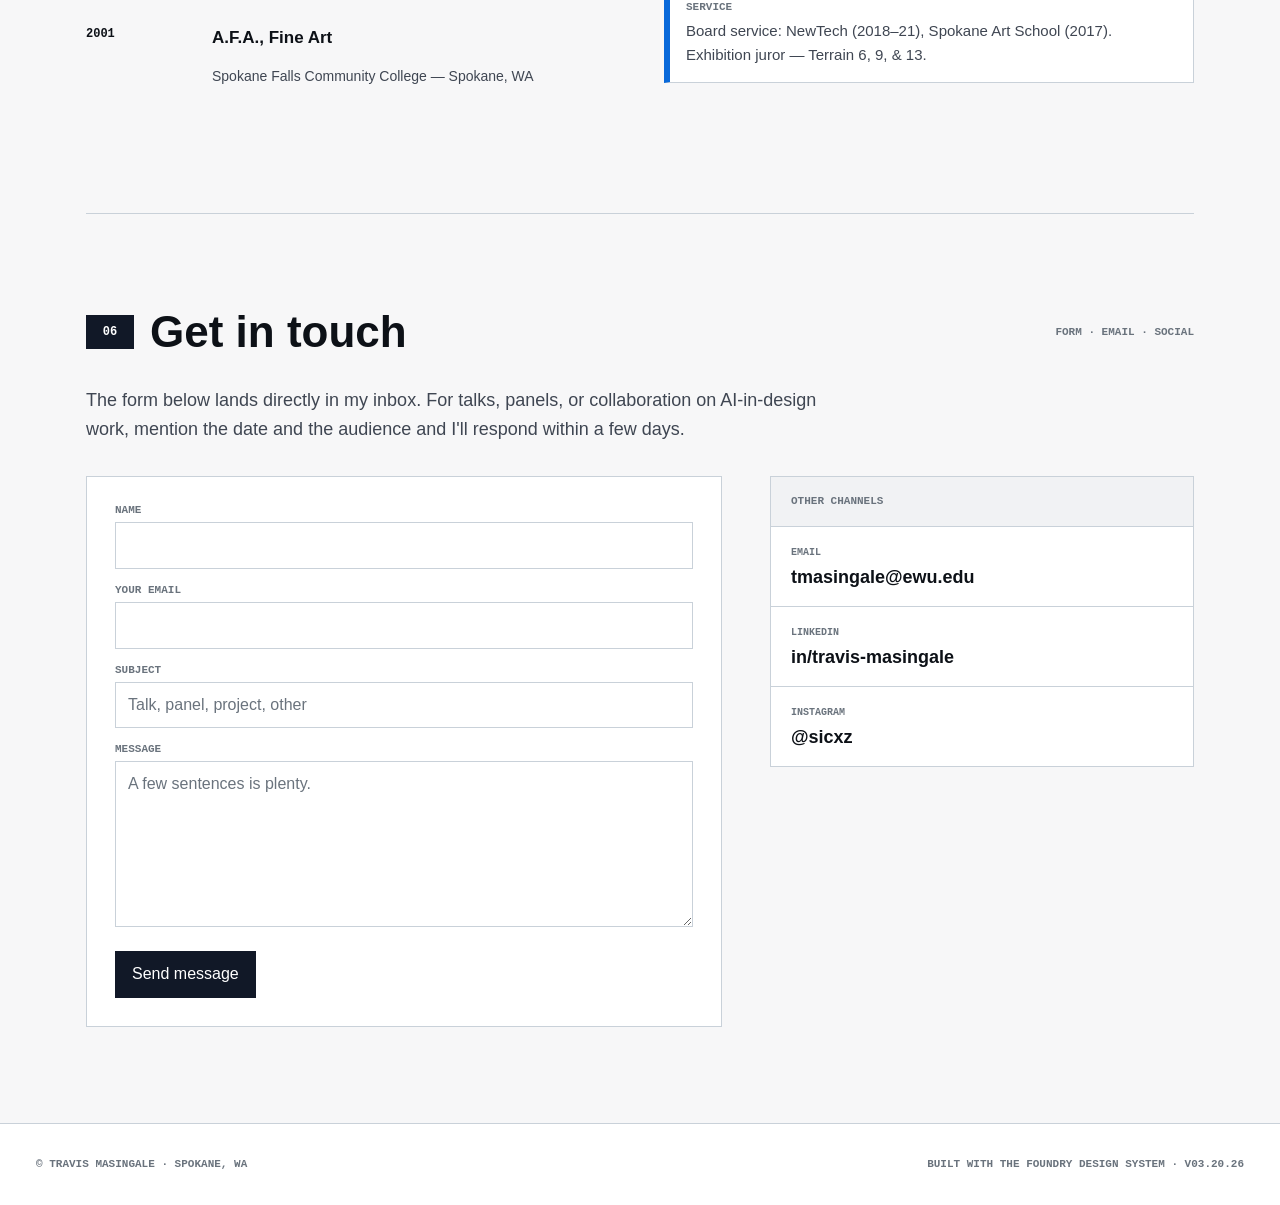
==== commit e557ca82: "Add R&D page and restructure nav as primary + sub topbar Introduce /rd.html for active research and " ====
--- a/index.html
+++ b/index.html
@@ -13,28 +13,34 @@
   <div class="page foundry">
 
     <header class="topbar">
-      <a class="lockup" href="#">
-        <span class="f-mark">TM</span>
-        <span class="text">
-          <strong>Travis Masingale</strong>
-          <span>travismasingale.info</span>
-        </span>
-      </a>
-
-      <nav class="nav" aria-label="Primary">
+      <div class="topbar-primary">
+        <a class="lockup" href="#">
+          <span class="f-mark">TM</span>
+          <span class="text">
+            <strong>Travis Masingale</strong>
+            <span>travismasingale.info</span>
+          </span>
+        </a>
+
+        <nav class="nav" aria-label="Primary">
+          <a href="rd.html">R&amp;D</a>
+          <a href="#connect">Connect</a>
+        </nav>
+
+        <div class="top-actions">
+          <button class="theme-toggle" type="button" id="theme-toggle" aria-label="Toggle theme">
+            <span id="theme-toggle-label">Dark</span>
+          </button>
+        </div>
+      </div>
+
+      <nav class="topbar-sub" aria-label="Sections">
         <a href="#about">01 · About</a>
         <a href="#now">02 · Now</a>
         <a href="#speaking">03 · Speaking</a>
         <a href="#exhibitions">04 · Exhibitions</a>
         <a href="#education">05 · Education</a>
-        <a href="#connect">06 · Connect</a>
       </nav>
-
-      <div class="top-actions">
-        <button class="theme-toggle" type="button" id="theme-toggle" aria-label="Toggle theme">
-          <span id="theme-toggle-label">Dark</span>
-        </button>
-      </div>
     </header>
 
     <main class="shell">
--- a/styles/site.css
+++ b/styles/site.css
@@ -26,12 +26,17 @@
   top: 0;
   z-index: 20;
   display: flex;
+  flex-direction: column;
+  background: var(--f-surface);
+  border-bottom: 1px solid var(--f-hairline);
+}
+
+.topbar-primary {
+  display: flex;
   align-items: center;
   justify-content: space-between;
   gap: 16px;
-  padding: 12px clamp(16px, 3vw, 36px);
-  background: var(--f-surface);
-  border-bottom: 1px solid var(--f-hairline);
+  padding: 14px clamp(16px, 3vw, 36px);
 }
 
 .lockup {
@@ -65,10 +70,46 @@
 .nav {
   display: flex;
   align-items: center;
-  gap: 4px;
+  gap: 6px;
 }
 
 .nav a {
+  color: var(--f-ink);
+  font-family: var(--f-mono);
+  font-size: 13px;
+  font-weight: 900;
+  letter-spacing: 0;
+  text-decoration: none;
+  text-transform: uppercase;
+  padding: 9px 14px;
+  border: 1px solid transparent;
+  transition: border-color .15s ease, background .15s ease;
+}
+
+.nav a:hover {
+  border-color: var(--f-rule);
+}
+
+.nav a[aria-current="page"] {
+  background: var(--f-rule);
+  color: var(--f-ink-inverse);
+  border-color: var(--f-rule);
+}
+
+.topbar-sub {
+  display: flex;
+  align-items: stretch;
+  flex-wrap: wrap;
+  gap: 0;
+  padding: 0 clamp(16px, 3vw, 36px);
+  border-top: 1px solid var(--f-hairline);
+  background: var(--f-surface-subtle);
+  overflow-x: auto;
+}
+
+.topbar-sub a {
+  display: inline-flex;
+  align-items: center;
   color: var(--f-muted);
   font-family: var(--f-mono);
   font-size: 11px;
@@ -76,11 +117,20 @@
   letter-spacing: 0;
   text-decoration: none;
   text-transform: uppercase;
-  padding: 8px 12px;
-  border-bottom: 1px solid transparent;
-}
-
-.nav a:hover { color: var(--f-ink); border-bottom-color: var(--f-rule); }
+  padding: 11px 14px;
+  border-right: 1px solid var(--f-hairline);
+  white-space: nowrap;
+  transition: background .15s ease, color .15s ease;
+}
+
+.topbar-sub a:first-child {
+  border-left: 1px solid var(--f-hairline);
+}
+
+.topbar-sub a:hover {
+  color: var(--f-ink);
+  background: var(--f-surface);
+}
 
 .top-actions { display: inline-flex; align-items: center; gap: 8px; }
 
@@ -563,7 +613,10 @@
 /* ---------- responsive ---------- */
 
 @media (max-width: 820px) {
-  .nav { display: none; }
+  .nav a { padding: 8px 10px; font-size: 12px; }
+  .lockup .text span { display: none; }
+  .topbar-sub { padding: 0 8px; }
+  .topbar-sub a { padding: 10px 10px; font-size: 10px; }
   .two-col { grid-template-columns: 1fr; }
   .three-col { grid-template-columns: 1fr; }
   .contact-grid { grid-template-columns: 1fr; }
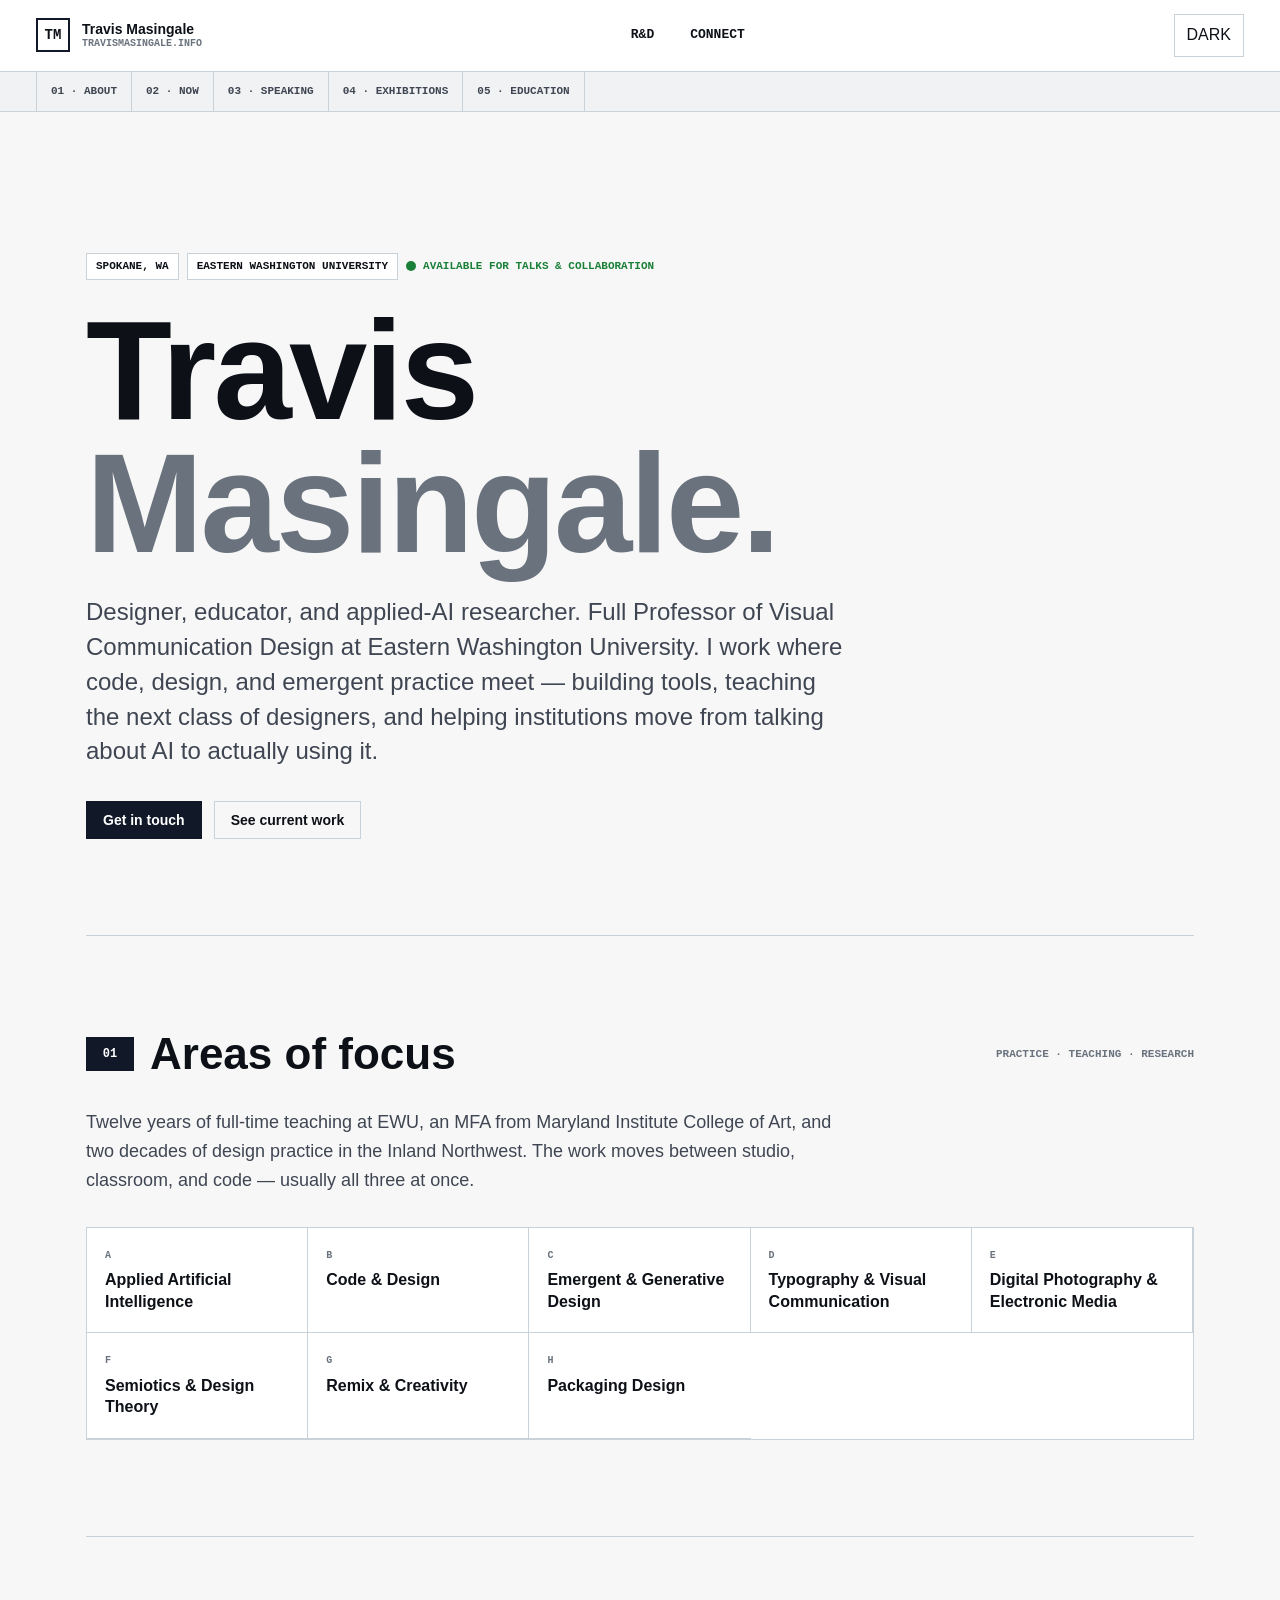
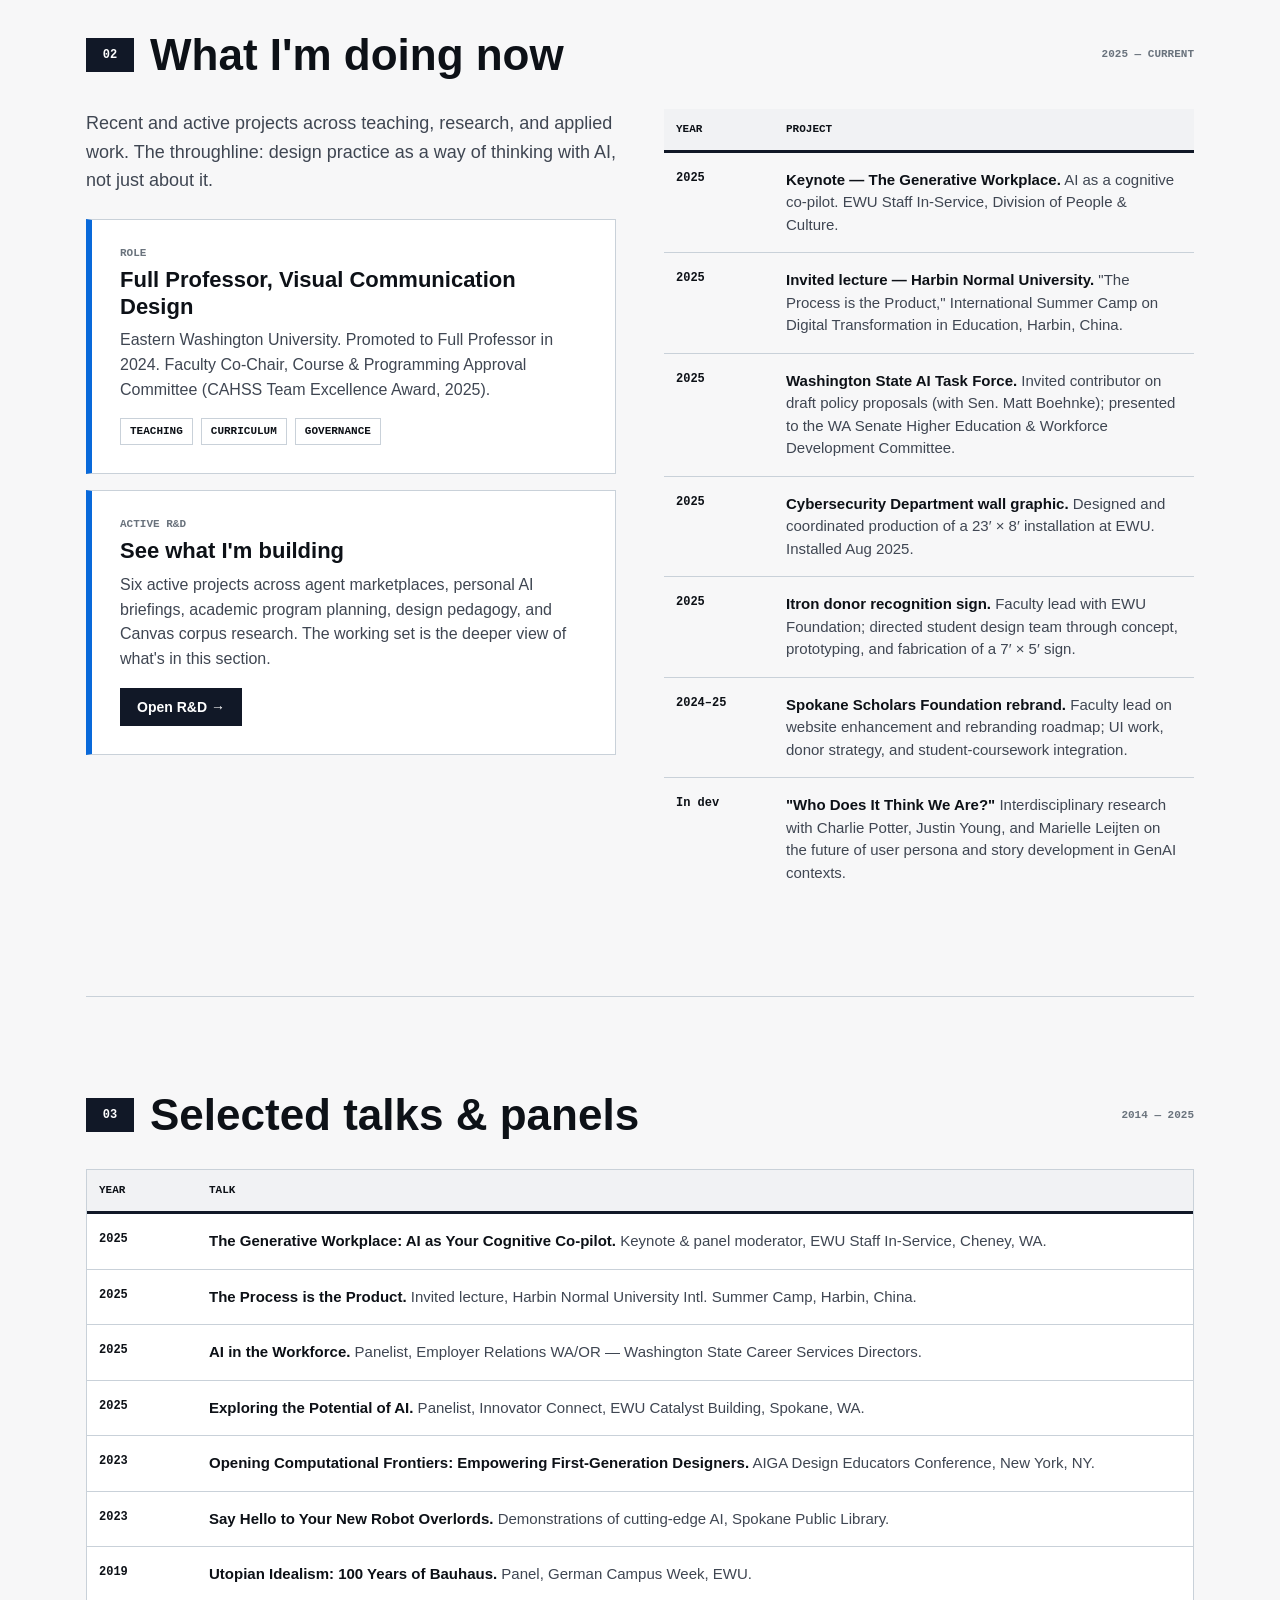
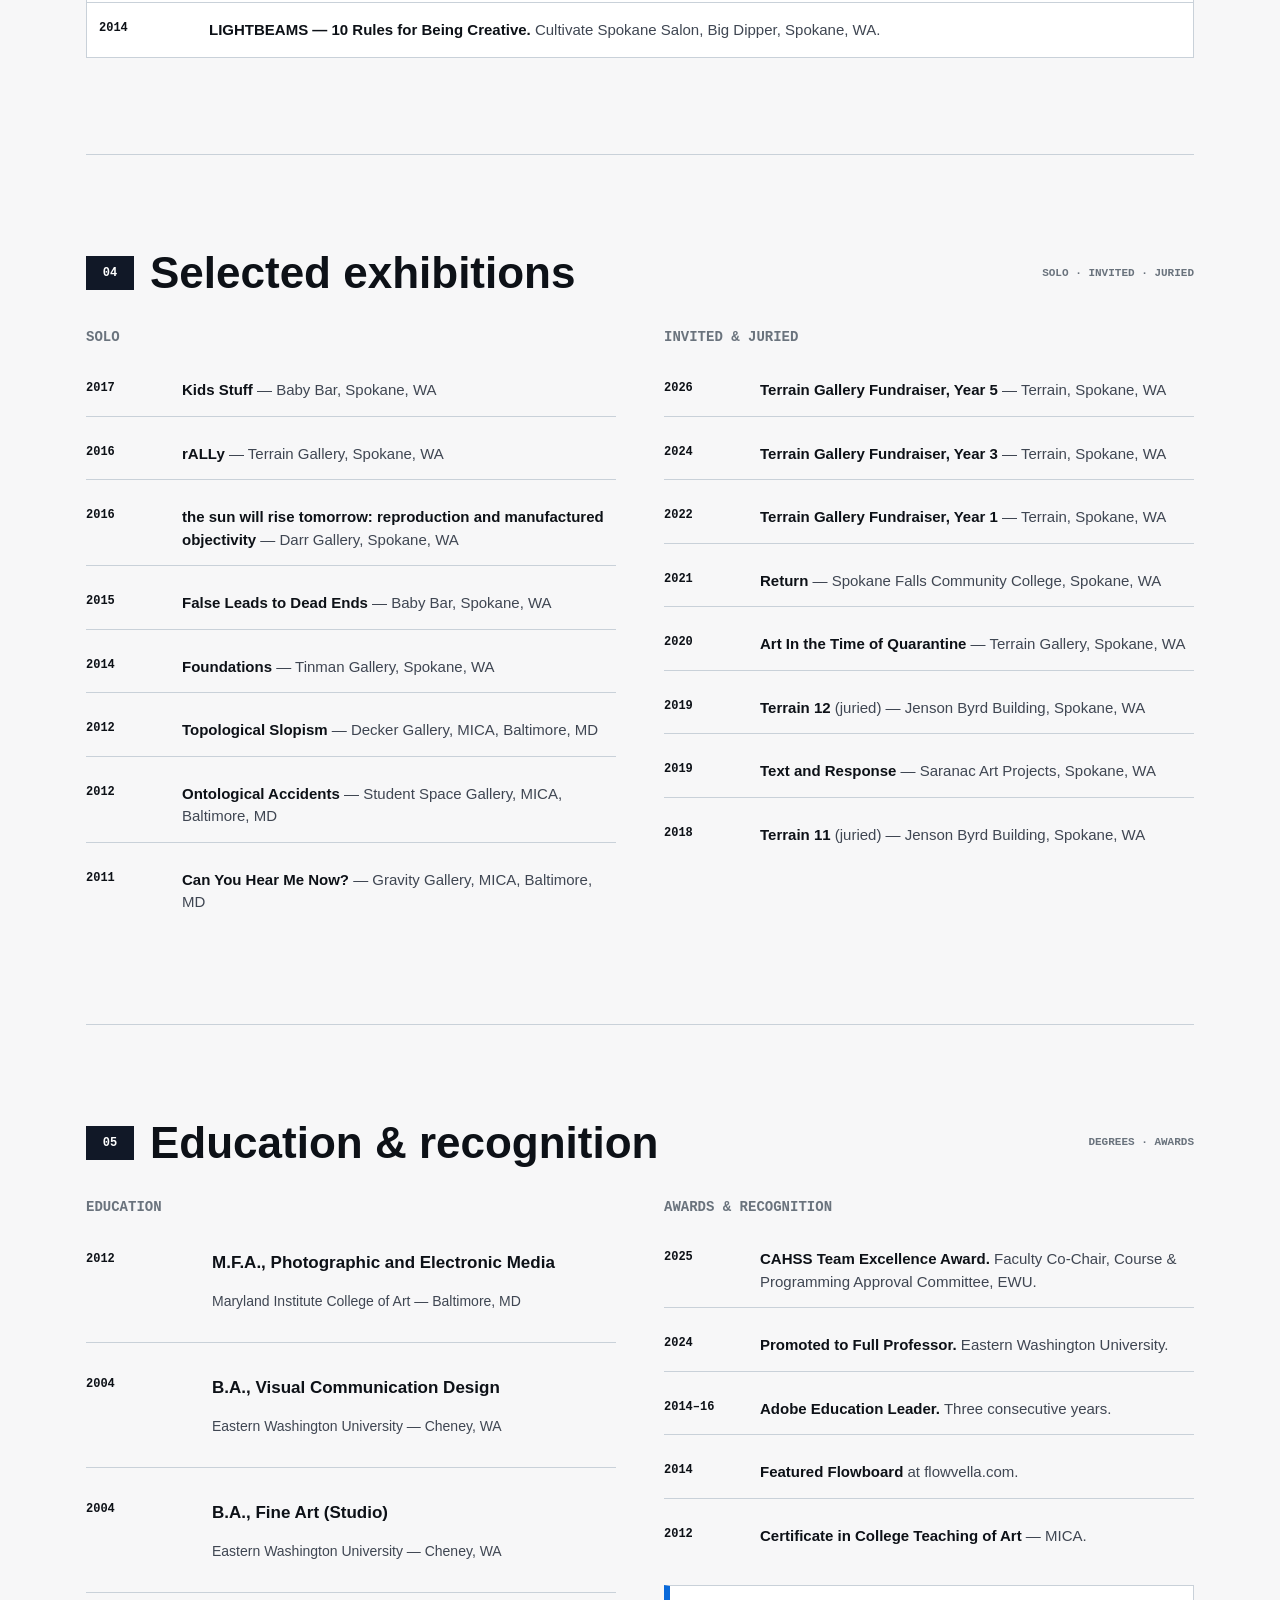
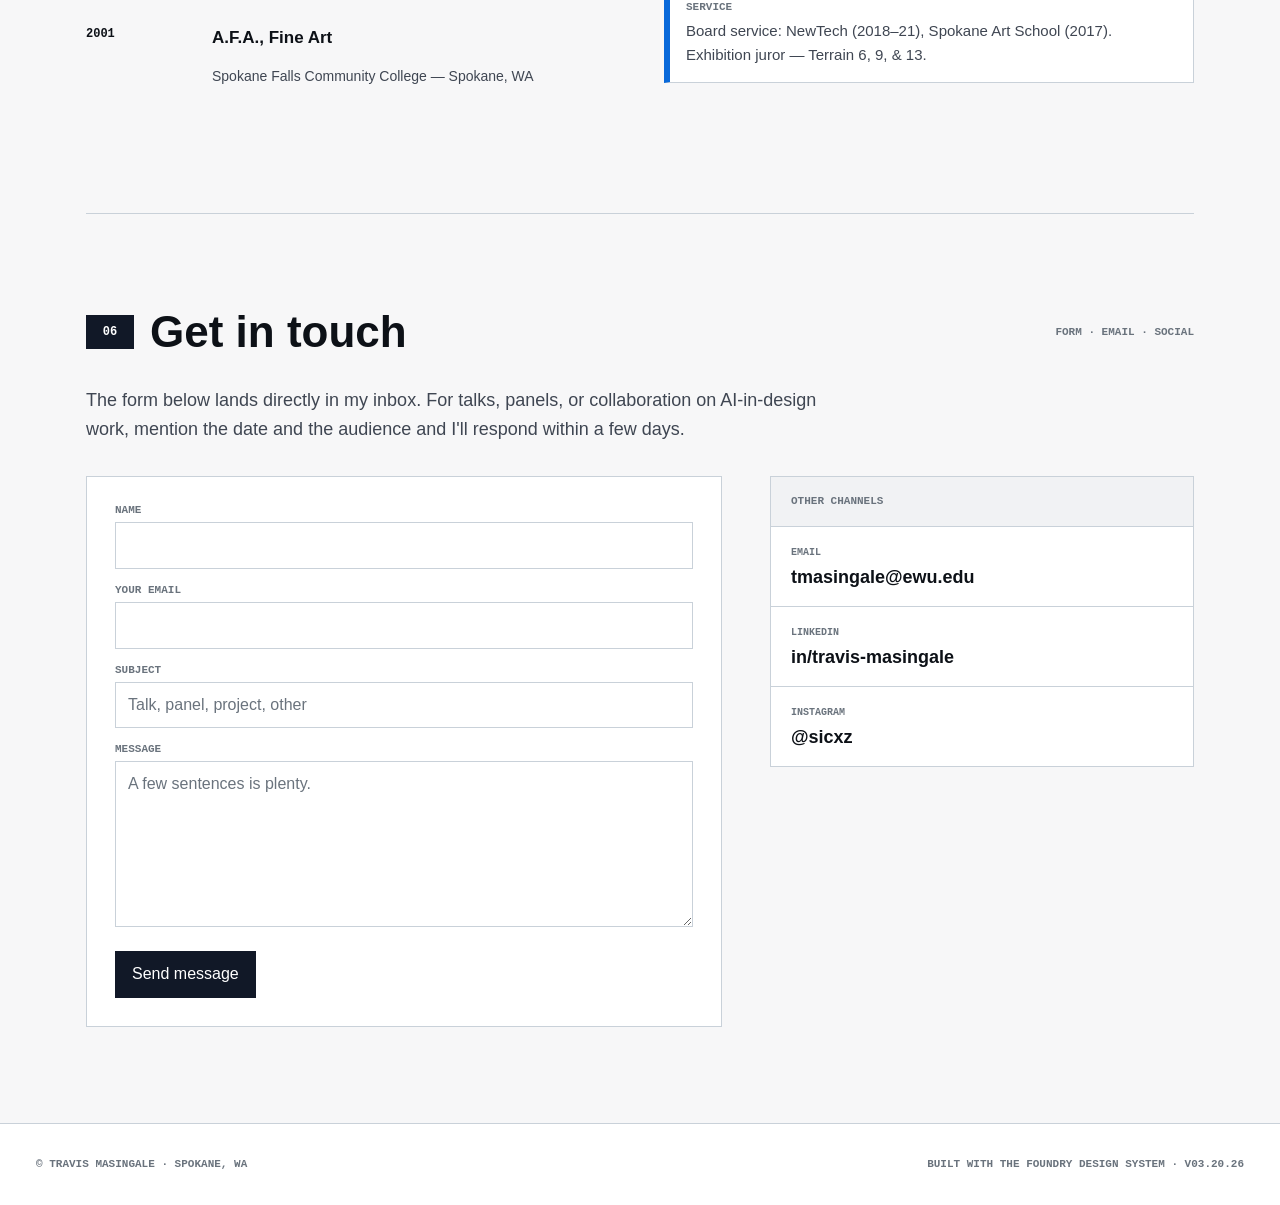
==== commit 3607b289: "Add R&D callout in section 02 Insert a parallel now-card below the Role card pointing to /rd.html. G" ====
--- a/index.html
+++ b/index.html
@@ -138,6 +138,15 @@
                 <span class="f-tag">Teaching</span>
                 <span class="f-tag">Curriculum</span>
                 <span class="f-tag">Governance</span>
+              </div>
+            </div>
+
+            <div class="now-card">
+              <span class="f-label" style="margin-bottom:8px;display:block">Active R&amp;D</span>
+              <h3>See what I'm building</h3>
+              <p>Six active projects across agent marketplaces, personal AI briefings, academic program planning, design pedagogy, and Canvas corpus research. The working set is the deeper view of what's in this section.</p>
+              <div class="now-meta">
+                <a class="f-button" href="rd.html">Open R&amp;D &rarr;</a>
               </div>
             </div>
           </div>
--- a/styles/site.css
+++ b/styles/site.css
@@ -336,6 +336,8 @@
 }
 
 .now-card p:last-child { margin-bottom: 0; }
+
+.now-card + .now-card { margin-top: 16px; }
 
 .now-meta {
   display: flex;
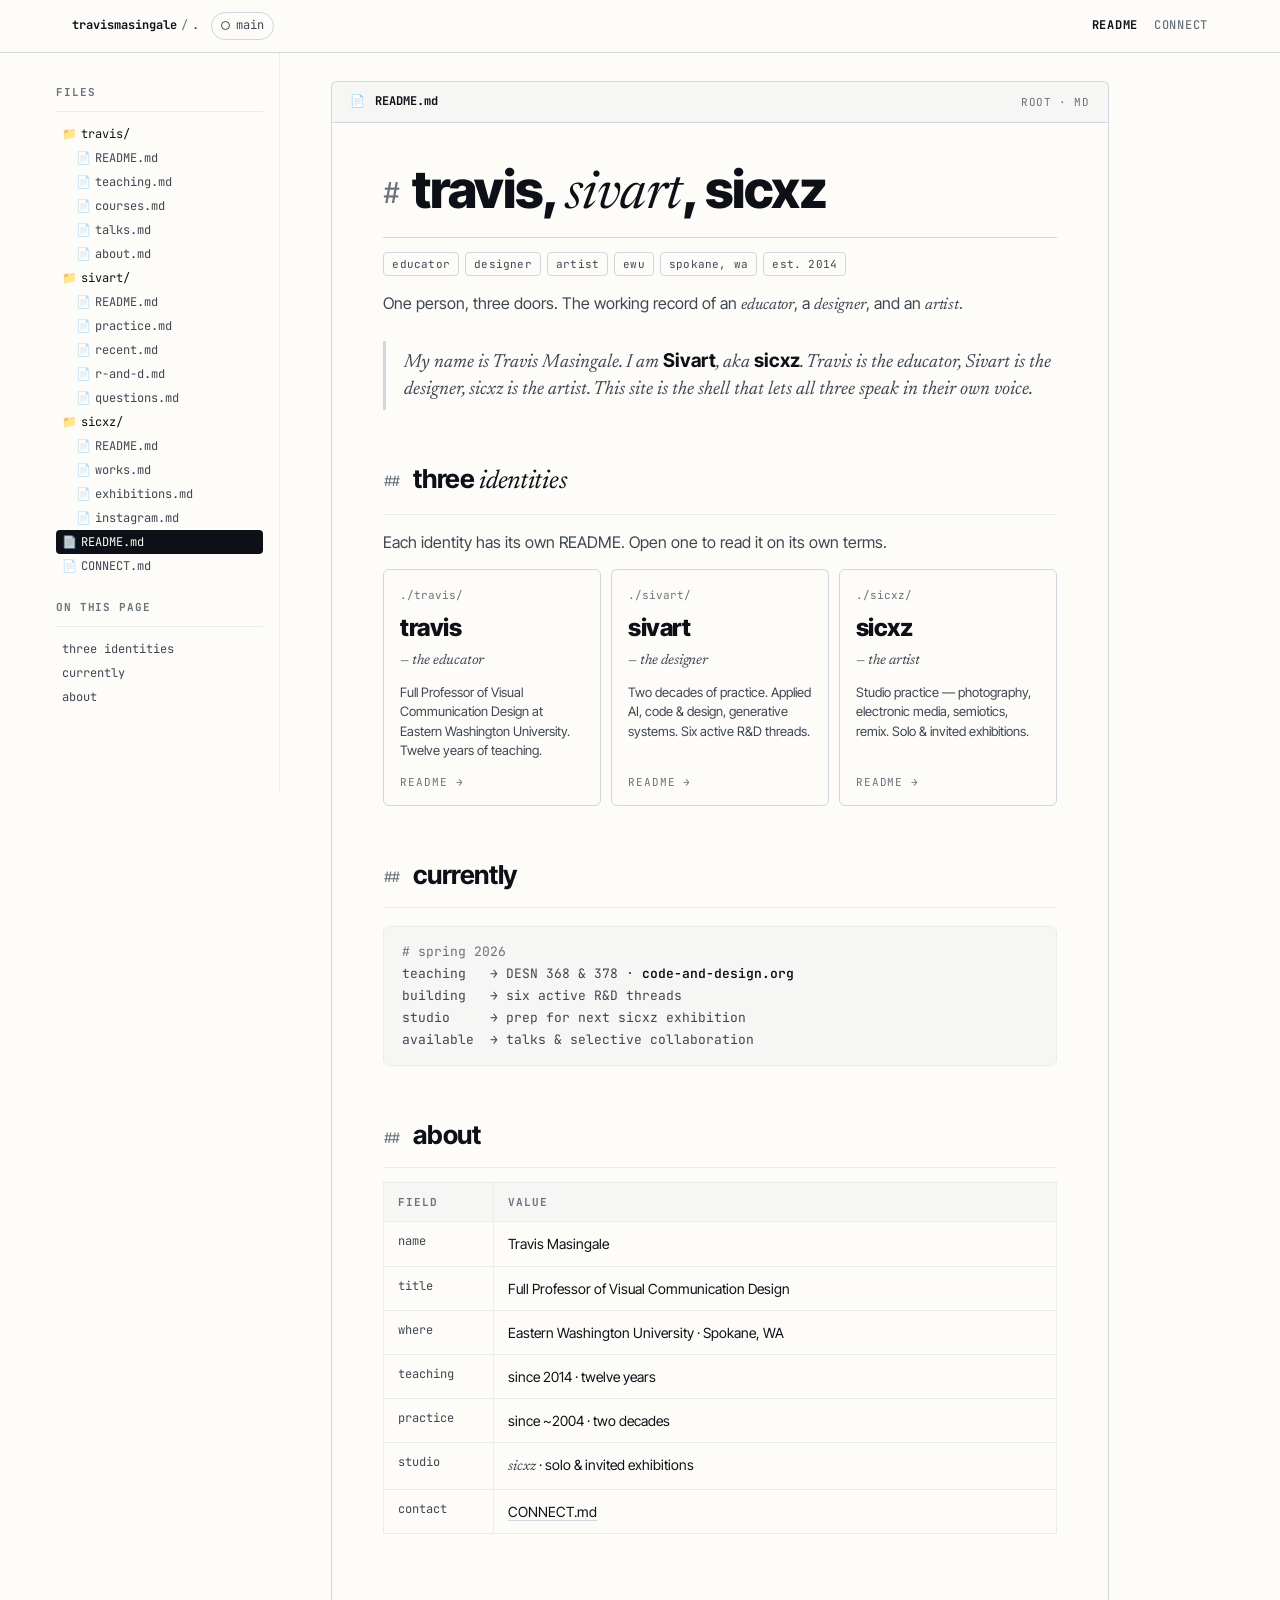
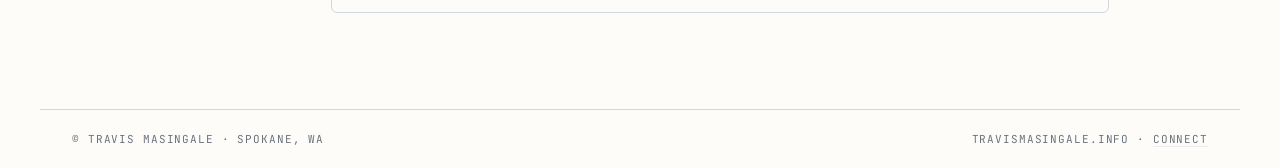
==== commit 852c4492: "Site redesign: trinity.css, new pages Migrate the site to a single trinity.css stylesheet, retiring " ====
--- a/index.html
+++ b/index.html
@@ -1,479 +1,147 @@
 <!doctype html>
-<html lang="en" data-theme="light">
+<html lang="en">
 <head>
   <meta charset="utf-8">
   <meta name="viewport" content="width=device-width, initial-scale=1">
-  <title>Travis Masingale — Designer, Educator, Applied AI</title>
-  <meta name="description" content="Travis Masingale. Full Professor at Eastern Washington University. Working in applied AI, design education, and visual communication.">
-  <meta name="theme-color" content="#0d1117">
-  <link rel="stylesheet" href="styles/foundry.css">
-  <link rel="stylesheet" href="styles/site.css">
+  <title>travis, sivart, sicxz — travismasingale.info</title>
+  <meta name="description" content="Travis Masingale. Full Professor at Eastern Washington University. Educator, designer, artist — one practice, three doors.">
+  <meta name="theme-color" content="#fdfcf9">
+  <link href="https://fonts.googleapis.com/css2?family=Inter+Tight:wght@300;400;500;600;700;800;900&family=Newsreader:ital,opsz,wght@0,6..72,300..500;1,6..72,300..500&family=JetBrains+Mono:wght@400;500;700&display=swap" rel="stylesheet">
+  <link rel="stylesheet" href="styles/trinity.css">
 </head>
 <body>
-  <div class="page foundry">
 
-    <header class="topbar">
-      <div class="topbar-primary">
-        <a class="lockup" href="#">
-          <span class="f-mark">TM</span>
-          <span class="text">
-            <strong>Travis Masingale</strong>
-            <span>travismasingale.info</span>
-          </span>
-        </a>
+  <header class="top">
+    <div class="top-row">
+      <a href="index.html" class="lockup"><span class="r">travismasingale</span><span class="s">/</span>.</a>
+      <span class="branch">main</span>
+      <div class="right">
+        <a href="index.html" aria-current="page">README</a>
+        <a href="connect.html">Connect</a>
+      </div>
+    </div>
+  </header>
 
-        <nav class="nav" aria-label="Primary">
-          <a href="rd.html">R&amp;D</a>
-          <a href="#connect">Connect</a>
-        </nav>
+  <div class="shell">
 
-        <div class="top-actions">
-          <button class="theme-toggle" type="button" id="theme-toggle" aria-label="Toggle theme">
-            <span id="theme-toggle-label">Dark</span>
-          </button>
-        </div>
+    <aside class="rail" aria-label="Files">
+      <h4>files</h4>
+      <ul>
+        <li><a href="travis.html"><span class="icon">📁</span><span class="folder">travis/</span></a></li>
+        <li class="indent"><a href="travis.html"><span class="icon">📄</span><span>README.md</span></a></li>
+        <li class="indent"><a href="travis.html#teaching"><span class="icon">📄</span><span>teaching.md</span></a></li>
+        <li class="indent"><a href="travis.html#courses"><span class="icon">📄</span><span>courses.md</span></a></li>
+        <li class="indent"><a href="travis.html#speaking"><span class="icon">📄</span><span>talks.md</span></a></li>
+        <li class="indent"><a href="travis.html#education"><span class="icon">📄</span><span>about.md</span></a></li>
+
+        <li><a href="sivart.html"><span class="icon">📁</span><span class="folder">sivart/</span></a></li>
+        <li class="indent"><a href="sivart.html"><span class="icon">📄</span><span>README.md</span></a></li>
+        <li class="indent"><a href="sivart.html#practice"><span class="icon">📄</span><span>practice.md</span></a></li>
+        <li class="indent"><a href="sivart.html#recent"><span class="icon">📄</span><span>recent.md</span></a></li>
+        <li class="indent"><a href="sivart.html#rd-overview"><span class="icon">📄</span><span>r-and-d.md</span></a></li>
+        <li class="indent"><a href="sivart.html#themes"><span class="icon">📄</span><span>questions.md</span></a></li>
+
+        <li><a href="sicxz.html"><span class="icon">📁</span><span class="folder">sicxz/</span></a></li>
+        <li class="indent"><a href="sicxz.html"><span class="icon">📄</span><span>README.md</span></a></li>
+        <li class="indent"><a href="sicxz.html#works"><span class="icon">📄</span><span>works.md</span></a></li>
+        <li class="indent"><a href="sicxz.html#exhibitions"><span class="icon">📄</span><span>exhibitions.md</span></a></li>
+        <li class="indent"><a href="sicxz.html#instagram"><span class="icon">📄</span><span>instagram.md</span></a></li>
+
+        <li><a class="is-active" href="index.html"><span class="icon">📄</span><span>README.md</span></a></li>
+        <li><a href="connect.html"><span class="icon">📄</span><span>CONNECT.md</span></a></li>
+      </ul>
+
+      <h4>on this page</h4>
+      <ul>
+        <li><a href="#identities">three identities</a></li>
+        <li><a href="#currently">currently</a></li>
+        <li><a href="#about">about</a></li>
+      </ul>
+    </aside>
+
+    <main class="doc">
+      <div class="doc-head">
+        <span class="icon">📄</span>
+        <span class="name">README.md</span>
+        <span class="meta">root · md</span>
       </div>
 
-      <nav class="topbar-sub" aria-label="Sections">
-        <a href="#about">01 · About</a>
-        <a href="#now">02 · Now</a>
-        <a href="#speaking">03 · Speaking</a>
-        <a href="#exhibitions">04 · Exhibitions</a>
-        <a href="#education">05 · Education</a>
-      </nav>
-    </header>
+      <article class="doc-body md">
 
-    <main class="shell">
+        <h1><span class="hash">#</span>travis, <i>sivart</i>, sicxz</h1>
 
-      <!-- HERO -->
-      <section class="hero" aria-labelledby="hero-name">
-        <div class="hero-meta">
-          <span class="f-tag">Spokane, WA</span>
-          <a class="f-tag f-tag--link" href="https://www.ewu.edu/cstem/design/" target="_blank" rel="noopener noreferrer">Eastern Washington University</a>
-          <span class="f-status f-status--success">Available for talks &amp; collaboration</span>
+        <div class="badges">
+          <span class="badge">educator</span>
+          <span class="badge">designer</span>
+          <span class="badge">artist</span>
+          <span class="badge">EWU</span>
+          <span class="badge">Spokane, WA</span>
+          <span class="badge">est. 2014</span>
         </div>
 
-        <h1 class="hero-name" id="hero-name">
-          <span>Travis</span>
-          <span class="second">Masingale.</span>
-        </h1>
+        <p>One person, three doors. The working record of an <em>educator</em>, a <em>designer</em>, and an <em>artist</em>.</p>
 
-        <p class="hero-lede">
-          Designer, educator, and applied-AI researcher. Full Professor of Visual Communication Design at Eastern Washington University. I work where code, design, and emergent practice meet — building tools, teaching the next class of designers, and helping institutions move from talking about AI to actually using it.
-        </p>
+        <blockquote>
+          My name is Travis Masingale. I am <strong>Sivart</strong>, aka <strong>sicxz</strong>. Travis is the educator, Sivart is the designer, sicxz is the artist. This site is the shell that lets all three speak in their own voice.
+        </blockquote>
 
-        <div class="hero-actions">
-          <a class="f-button" href="#connect">Get in touch</a>
-          <a class="f-button f-button--ghost" href="#now">See current work</a>
+        <h2 id="identities"><span class="hash">##</span>three <i>identities</i></h2>
+        <p>Each identity has its own README. Open one to read it on its own terms.</p>
+
+        <div class="doors">
+          <a class="door" href="travis.html">
+            <span class="tag">./travis/</span>
+            <span class="name">travis</span>
+            <span class="role">— the <i>educator</i></span>
+            <p>Full Professor of Visual Communication Design at Eastern Washington University. Twelve years of teaching.</p>
+            <span class="open">README →</span>
+          </a>
+          <a class="door" href="sivart.html">
+            <span class="tag">./sivart/</span>
+            <span class="name">sivart</span>
+            <span class="role">— the <i>designer</i></span>
+            <p>Two decades of practice. Applied AI, code &amp; design, generative systems. Six active R&amp;D threads.</p>
+            <span class="open">README →</span>
+          </a>
+          <a class="door" href="sicxz.html">
+            <span class="tag">./sicxz/</span>
+            <span class="name">sicxz</span>
+            <span class="role">— the <i>artist</i></span>
+            <p>Studio practice — photography, electronic media, semiotics, remix. Solo &amp; invited exhibitions.</p>
+            <span class="open">README →</span>
+          </a>
         </div>
-      </section>
 
-      <!-- 01 ABOUT / AREAS -->
-      <section class="section" id="about" aria-labelledby="about-title">
-        <header class="section-head">
-          <span class="section-number">01</span>
-          <h2 class="section-title" id="about-title">Areas of focus</h2>
-          <span class="section-note">Practice · Teaching · Research</span>
-        </header>
+        <h2 id="currently"><span class="hash">##</span>currently</h2>
 
-        <p class="lede">
-          Twelve years of full-time teaching at EWU, an MFA from Maryland Institute College of Art, and two decades of design practice in the Inland Northwest. The work moves between studio, classroom, and code — usually all three at once.
-        </p>
+        <div class="codeblock"><span class="c"># spring 2026</span>
+teaching   → DESN 368 &amp; 378 · <b>code-and-design.org</b>
+building   → six active R&amp;D threads
+studio     → prep for next sicxz exhibition
+available  → talks &amp; selective collaboration</div>
 
-        <div class="areas" role="list">
-          <div class="area" role="listitem">
-            <span class="area-label">A</span>
-            <div class="area-text">Applied Artificial Intelligence</div>
-          </div>
-          <div class="area" role="listitem">
-            <span class="area-label">B</span>
-            <div class="area-text">Code &amp; Design</div>
-          </div>
-          <div class="area" role="listitem">
-            <span class="area-label">C</span>
-            <div class="area-text">Emergent &amp; Generative Design</div>
-          </div>
-          <div class="area" role="listitem">
-            <span class="area-label">D</span>
-            <div class="area-text">Typography &amp; Visual Communication</div>
-          </div>
-          <div class="area" role="listitem">
-            <span class="area-label">E</span>
-            <div class="area-text">Digital Photography &amp; Electronic Media</div>
-          </div>
-          <div class="area" role="listitem">
-            <span class="area-label">F</span>
-            <div class="area-text">Semiotics &amp; Design Theory</div>
-          </div>
-          <div class="area" role="listitem">
-            <span class="area-label">G</span>
-            <div class="area-text">Remix &amp; Creativity</div>
-          </div>
-          <div class="area" role="listitem">
-            <span class="area-label">H</span>
-            <div class="area-text">Packaging Design</div>
-          </div>
-        </div>
-      </section>
+        <h2 id="about"><span class="hash">##</span>about</h2>
 
-      <!-- 02 NOW -->
-      <section class="section" id="now" aria-labelledby="now-title">
-        <header class="section-head">
-          <span class="section-number">02</span>
-          <h2 class="section-title" id="now-title">What I'm doing now</h2>
-          <span class="section-note">2025 — current</span>
-        </header>
+        <table>
+          <tr><th>field</th><th>value</th></tr>
+          <tr><td class="k">name</td><td>Travis Masingale</td></tr>
+          <tr><td class="k">title</td><td>Full Professor of Visual Communication Design</td></tr>
+          <tr><td class="k">where</td><td>Eastern Washington University · Spokane, WA</td></tr>
+          <tr><td class="k">teaching</td><td>since 2014 · twelve years</td></tr>
+          <tr><td class="k">practice</td><td>since ~2004 · two decades</td></tr>
+          <tr><td class="k">studio</td><td><i>sicxz</i> · solo &amp; invited exhibitions</td></tr>
+          <tr><td class="k">contact</td><td><a href="connect.html">CONNECT.md</a></td></tr>
+        </table>
 
-        <div class="two-col">
-          <div>
-            <p class="lede" style="margin-bottom:24px">
-              Recent and active projects across teaching, research, and applied work. The throughline: design practice as a way of thinking with AI, not just about it.
-            </p>
-
-            <div class="now-card">
-              <span class="f-label" style="margin-bottom:8px;display:block">Role</span>
-              <h3>Full Professor, Visual Communication Design</h3>
-              <p>Eastern Washington University. Promoted to Full Professor in 2024. Faculty Co-Chair, Course &amp; Programming Approval Committee (CAHSS Team Excellence Award, 2025).</p>
-              <div class="now-meta">
-                <span class="f-tag">Teaching</span>
-                <span class="f-tag">Curriculum</span>
-                <span class="f-tag">Governance</span>
-              </div>
-            </div>
-
-            <div class="now-card">
-              <span class="f-label" style="margin-bottom:8px;display:block">Active R&amp;D</span>
-              <h3>See what I'm building</h3>
-              <p>Six active projects across agent marketplaces, personal AI briefings, academic program planning, design pedagogy, and Canvas corpus research. The working set is the deeper view of what's in this section.</p>
-              <div class="now-meta">
-                <a class="f-button" href="rd.html">Open R&amp;D &rarr;</a>
-              </div>
-            </div>
-          </div>
-
-          <div>
-            <table class="timeline" aria-label="Active and recent projects">
-              <thead>
-                <tr>
-                  <th scope="col">Year</th>
-                  <th scope="col">Project</th>
-                </tr>
-              </thead>
-              <tbody>
-                <tr>
-                  <td>2025</td>
-                  <td>
-                    <strong>Keynote — The Generative Workplace.</strong>
-                    AI as a cognitive co-pilot. EWU Staff In-Service, Division of People &amp; Culture.
-                  </td>
-                </tr>
-                <tr>
-                  <td>2025</td>
-                  <td>
-                    <strong>Invited lecture — Harbin Normal University.</strong>
-                    "The Process is the Product," International Summer Camp on Digital Transformation in Education, Harbin, China.
-                  </td>
-                </tr>
-                <tr>
-                  <td>2025</td>
-                  <td>
-                    <strong>Washington State AI Task Force.</strong>
-                    Invited contributor on draft policy proposals (with Sen. Matt Boehnke); presented to the WA Senate Higher Education &amp; Workforce Development Committee.
-                  </td>
-                </tr>
-                <tr>
-                  <td>2025</td>
-                  <td>
-                    <strong>Cybersecurity Department wall graphic.</strong>
-                    Designed and coordinated production of a 23&prime; × 8&prime; installation at EWU. Installed Aug 2025.
-                  </td>
-                </tr>
-                <tr>
-                  <td>2025</td>
-                  <td>
-                    <strong>Itron donor recognition sign.</strong>
-                    Faculty lead with EWU Foundation; directed student design team through concept, prototyping, and fabrication of a 7&prime; × 5&prime; sign.
-                  </td>
-                </tr>
-                <tr>
-                  <td>2024–25</td>
-                  <td>
-                    <strong>Spokane Scholars Foundation rebrand.</strong>
-                    Faculty lead on website enhancement and rebranding roadmap; UI work, donor strategy, and student-coursework integration.
-                  </td>
-                </tr>
-                <tr>
-                  <td>In dev</td>
-                  <td>
-                    <strong>"Who Does It Think We Are?"</strong>
-                    Interdisciplinary research with Charlie Potter, Justin Young, and Marielle Leijten on the future of user persona and story development in GenAI contexts.
-                  </td>
-                </tr>
-              </tbody>
-            </table>
-          </div>
-        </div>
-      </section>
-
-      <!-- 03 SPEAKING -->
-      <section class="section" id="speaking" aria-labelledby="speaking-title">
-        <header class="section-head">
-          <span class="section-number">03</span>
-          <h2 class="section-title" id="speaking-title">Selected talks &amp; panels</h2>
-          <span class="section-note">2014 — 2025</span>
-        </header>
-
-        <div class="table-wrap">
-          <table class="timeline">
-            <thead>
-              <tr>
-                <th scope="col">Year</th>
-                <th scope="col">Talk</th>
-              </tr>
-            </thead>
-            <tbody>
-              <tr>
-                <td>2025</td>
-                <td><strong>The Generative Workplace: AI as Your Cognitive Co-pilot.</strong> Keynote &amp; panel moderator, EWU Staff In-Service, Cheney, WA.</td>
-              </tr>
-              <tr>
-                <td>2025</td>
-                <td><strong>The Process is the Product.</strong> Invited lecture, Harbin Normal University Intl. Summer Camp, Harbin, China.</td>
-              </tr>
-              <tr>
-                <td>2025</td>
-                <td><strong>AI in the Workforce.</strong> Panelist, Employer Relations WA/OR — Washington State Career Services Directors.</td>
-              </tr>
-              <tr>
-                <td>2025</td>
-                <td><strong>Exploring the Potential of AI.</strong> Panelist, Innovator Connect, EWU Catalyst Building, Spokane, WA.</td>
-              </tr>
-              <tr>
-                <td>2023</td>
-                <td><strong>Opening Computational Frontiers: Empowering First-Generation Designers.</strong> AIGA Design Educators Conference, New York, NY.</td>
-              </tr>
-              <tr>
-                <td>2023</td>
-                <td><strong>Say Hello to Your New Robot Overlords.</strong> Demonstrations of cutting-edge AI, Spokane Public Library.</td>
-              </tr>
-              <tr>
-                <td>2019</td>
-                <td><strong>Utopian Idealism: 100 Years of Bauhaus.</strong> Panel, German Campus Week, EWU.</td>
-              </tr>
-              <tr>
-                <td>2014</td>
-                <td><strong>LIGHTBEAMS — 10 Rules for Being Creative.</strong> Cultivate Spokane Salon, Big Dipper, Spokane, WA.</td>
-              </tr>
-            </tbody>
-          </table>
-        </div>
-      </section>
-
-      <!-- 04 EXHIBITIONS -->
-      <section class="section" id="exhibitions" aria-labelledby="ex-title">
-        <header class="section-head">
-          <span class="section-number">04</span>
-          <h2 class="section-title" id="ex-title">Selected exhibitions</h2>
-          <span class="section-note">Solo · Invited · Juried</span>
-        </header>
-
-        <div class="two-col">
-          <div>
-            <h3 style="font-size:14px;font-family:var(--f-mono);font-weight:850;text-transform:uppercase;color:var(--f-soft);margin:0 0 16px">Solo</h3>
-            <div class="awards">
-              <div class="award"><span class="award-year">2017</span><div class="award-text"><strong>Kids Stuff</strong> — Baby Bar, Spokane, WA</div></div>
-              <div class="award"><span class="award-year">2016</span><div class="award-text"><strong>rALLy</strong> — Terrain Gallery, Spokane, WA</div></div>
-              <div class="award"><span class="award-year">2016</span><div class="award-text"><strong>the sun will rise tomorrow: reproduction and manufactured objectivity</strong> — Darr Gallery, Spokane, WA</div></div>
-              <div class="award"><span class="award-year">2015</span><div class="award-text"><strong>False Leads to Dead Ends</strong> — Baby Bar, Spokane, WA</div></div>
-              <div class="award"><span class="award-year">2014</span><div class="award-text"><strong>Foundations</strong> — Tinman Gallery, Spokane, WA</div></div>
-              <div class="award"><span class="award-year">2012</span><div class="award-text"><strong>Topological Slopism</strong> — Decker Gallery, MICA, Baltimore, MD</div></div>
-              <div class="award"><span class="award-year">2012</span><div class="award-text"><strong>Ontological Accidents</strong> — Student Space Gallery, MICA, Baltimore, MD</div></div>
-              <div class="award"><span class="award-year">2011</span><div class="award-text"><strong>Can You Hear Me Now?</strong> — Gravity Gallery, MICA, Baltimore, MD</div></div>
-            </div>
-          </div>
-
-          <div>
-            <h3 style="font-size:14px;font-family:var(--f-mono);font-weight:850;text-transform:uppercase;color:var(--f-soft);margin:0 0 16px">Invited &amp; juried</h3>
-            <div class="awards">
-              <div class="award"><span class="award-year">2026</span><div class="award-text"><strong>Terrain Gallery Fundraiser, Year 5</strong> — Terrain, Spokane, WA</div></div>
-              <div class="award"><span class="award-year">2024</span><div class="award-text"><strong>Terrain Gallery Fundraiser, Year 3</strong> — Terrain, Spokane, WA</div></div>
-              <div class="award"><span class="award-year">2022</span><div class="award-text"><strong>Terrain Gallery Fundraiser, Year 1</strong> — Terrain, Spokane, WA</div></div>
-              <div class="award"><span class="award-year">2021</span><div class="award-text"><strong>Return</strong> — Spokane Falls Community College, Spokane, WA</div></div>
-              <div class="award"><span class="award-year">2020</span><div class="award-text"><strong>Art In the Time of Quarantine</strong> — Terrain Gallery, Spokane, WA</div></div>
-              <div class="award"><span class="award-year">2019</span><div class="award-text"><strong>Terrain 12</strong> (juried) — Jenson Byrd Building, Spokane, WA</div></div>
-              <div class="award"><span class="award-year">2019</span><div class="award-text"><strong>Text and Response</strong> — Saranac Art Projects, Spokane, WA</div></div>
-              <div class="award"><span class="award-year">2018</span><div class="award-text"><strong>Terrain 11</strong> (juried) — Jenson Byrd Building, Spokane, WA</div></div>
-            </div>
-          </div>
-        </div>
-      </section>
-
-      <!-- 05 EDUCATION + AWARDS -->
-      <section class="section" id="education" aria-labelledby="ed-title">
-        <header class="section-head">
-          <span class="section-number">05</span>
-          <h2 class="section-title" id="ed-title">Education &amp; recognition</h2>
-          <span class="section-note">Degrees · Awards</span>
-        </header>
-
-        <div class="two-col">
-          <div>
-            <h3 style="font-size:14px;font-family:var(--f-mono);font-weight:850;text-transform:uppercase;color:var(--f-soft);margin:0 0 16px">Education</h3>
-            <div class="ed-list">
-              <div class="ed-item">
-                <span class="ed-year">2012</span>
-                <div>
-                  <p class="ed-degree">M.F.A., Photographic and Electronic Media</p>
-                  <p class="ed-school">Maryland Institute College of Art — Baltimore, MD</p>
-                </div>
-              </div>
-              <div class="ed-item">
-                <span class="ed-year">2004</span>
-                <div>
-                  <p class="ed-degree">B.A., Visual Communication Design</p>
-                  <p class="ed-school">Eastern Washington University — Cheney, WA</p>
-                </div>
-              </div>
-              <div class="ed-item">
-                <span class="ed-year">2004</span>
-                <div>
-                  <p class="ed-degree">B.A., Fine Art (Studio)</p>
-                  <p class="ed-school">Eastern Washington University — Cheney, WA</p>
-                </div>
-              </div>
-              <div class="ed-item">
-                <span class="ed-year">2001</span>
-                <div>
-                  <p class="ed-degree">A.F.A., Fine Art</p>
-                  <p class="ed-school">Spokane Falls Community College — Spokane, WA</p>
-                </div>
-              </div>
-            </div>
-          </div>
-
-          <div>
-            <h3 style="font-size:14px;font-family:var(--f-mono);font-weight:850;text-transform:uppercase;color:var(--f-soft);margin:0 0 16px">Awards &amp; recognition</h3>
-            <div class="awards">
-              <div class="award">
-                <span class="award-year">2025</span>
-                <div class="award-text"><strong>CAHSS Team Excellence Award.</strong> Faculty Co-Chair, Course &amp; Programming Approval Committee, EWU.</div>
-              </div>
-              <div class="award">
-                <span class="award-year">2024</span>
-                <div class="award-text"><strong>Promoted to Full Professor.</strong> Eastern Washington University.</div>
-              </div>
-              <div class="award">
-                <span class="award-year">2014–16</span>
-                <div class="award-text"><strong>Adobe Education Leader.</strong> Three consecutive years.</div>
-              </div>
-              <div class="award">
-                <span class="award-year">2014</span>
-                <div class="award-text"><strong>Featured Flowboard</strong> at flowvella.com.</div>
-              </div>
-              <div class="award">
-                <span class="award-year">2012</span>
-                <div class="award-text"><strong>Certificate in College Teaching of Art</strong> — MICA.</div>
-              </div>
-            </div>
-
-            <div class="f-callout f-callout--accent" style="margin-top:24px">
-              <span class="f-label" style="display:block;margin-bottom:6px">Service</span>
-              <p style="margin:0;color:var(--f-muted);font-size:15px;line-height:1.55">
-                Board service: NewTech (2018–21), Spokane Art School (2017). Exhibition juror — Terrain 6, 9, &amp; 13.
-              </p>
-            </div>
-          </div>
-        </div>
-      </section>
-
-      <!-- 06 CONNECT -->
-      <section class="section" id="connect" aria-labelledby="connect-title">
-        <header class="section-head">
-          <span class="section-number">06</span>
-          <h2 class="section-title" id="connect-title">Get in touch</h2>
-          <span class="section-note">Form · Email · Social</span>
-        </header>
-
-        <p class="lede">
-          The form below lands directly in my inbox. For talks, panels, or collaboration on AI-in-design work, mention the date and the audience and I'll respond within a few days.
-        </p>
-
-        <div class="contact-grid">
-          <!--
-            Formspree setup (one-time):
-            1. Sign up at https://formspree.io
-            2. Create a form, copy its endpoint (looks like https://formspree.io/f/abcwxyz)
-            3. Replace YOUR_FORMSPREE_ID below with that ID.
-            The "_gotcha" hidden field is Formspree's built-in honeypot — bots that fill it
-            are silently rejected.
-          -->
-          <form id="contact-form" class="contact-form" action="https://formspree.io/f/YOUR_FORMSPREE_ID" method="POST" novalidate>
-            <div class="hp" aria-hidden="true">
-              <label>Leave this field empty
-                <input type="text" name="_gotcha" tabindex="-1" autocomplete="off">
-              </label>
-            </div>
-            <input type="hidden" name="_subject" value="travismasingale.info — new message">
-
-            <div class="f-field">
-              <label for="cf-name">Name</label>
-              <input id="cf-name" name="name" type="text" required maxlength="120" autocomplete="name">
-            </div>
-
-            <div class="f-field">
-              <label for="cf-email">Your email</label>
-              <input id="cf-email" name="email" type="email" required maxlength="160" autocomplete="email" inputmode="email">
-            </div>
-
-            <div class="f-field">
-              <label for="cf-subject">Subject</label>
-              <input id="cf-subject" name="subject" type="text" maxlength="160" placeholder="Talk, panel, project, other">
-            </div>
-
-            <div class="f-field">
-              <label for="cf-msg">Message</label>
-              <textarea id="cf-msg" name="message" rows="6" required maxlength="3000" placeholder="A few sentences is plenty."></textarea>
-            </div>
-
-            <div class="contact-actions">
-              <button id="cf-submit" type="submit" class="f-button" disabled>Enable JavaScript to send</button>
-              <span class="contact-status" id="cf-status" role="status" aria-live="polite"></span>
-            </div>
-          </form>
-
-          <aside class="contact-alts" aria-label="Other channels">
-            <h3 class="alt-heading">Other channels</h3>
-
-            <a class="alt-link js-email"
-               href="#"
-               data-user="tmasingale"
-               data-host="ewu.edu"
-               data-subject="Hello from travismasingale.info">
-              <span class="connect-label">Email</span>
-              <span class="connect-handle" data-fallback="enable JavaScript to view">tmasingale [at] ewu [dot] edu</span>
-            </a>
-
-            <a class="alt-link" href="https://www.linkedin.com/in/travis-masingale/" target="_blank" rel="noopener noreferrer">
-              <span class="connect-label">LinkedIn</span>
-              <span class="connect-handle">in/travis-masingale</span>
-            </a>
-
-            <a class="alt-link" href="https://www.instagram.com/sicxz/" target="_blank" rel="noopener noreferrer">
-              <span class="connect-label">Instagram</span>
-              <span class="connect-handle">@sicxz</span>
-            </a>
-          </aside>
-        </div>
-      </section>
-
+      </article>
     </main>
 
-    <footer class="footer">
-      <span>© Travis Masingale · Spokane, WA</span>
-      <span>Built with the Foundry Design System · v03.20.26</span>
-    </footer>
+  </div>
 
-  </div>
+  <footer class="foot">
+    <span>© Travis Masingale · Spokane, WA</span>
+    <span>travismasingale.info · <a href="connect.html">connect</a></span>
+  </footer>
 
   <script src="scripts/site.js" defer></script>
 </body>
--- a/styles/trinity.css
+++ b/styles/trinity.css
@@ -0,0 +1,834 @@
+/* travismasingale.info — README design system.
+   The site reads as a rendered repository. travis · sivart · sicxz are READMEs
+   under one repo. Monochrome only. Inter Tight + Newsreader italic + JetBrains Mono. */
+
+:root {
+  --ink: #0d1117;
+  --ink-2: #3f4652;
+  --mute: #6a737d;
+  --line: #d0d7de;
+  --line-2: #eaecef;
+  --paper: #fdfcf9;
+  --paper-2: #f6f6f4;
+  --paper-3: #efeeea;
+  --mono: "JetBrains Mono", "SFMono-Regular", ui-monospace, Menlo, monospace;
+  --sans: "Inter Tight", -apple-system, BlinkMacSystemFont, sans-serif;
+  --serif: "Newsreader", "Iowan Old Style", serif;
+}
+
+* { box-sizing: border-box; }
+html, body { margin: 0; padding: 0; }
+body {
+  background: var(--paper);
+  color: var(--ink);
+  font-family: var(--sans);
+  font-size: 16px;
+  line-height: 1.65;
+  -webkit-font-smoothing: antialiased;
+  -moz-osx-font-smoothing: grayscale;
+}
+a { color: inherit; text-decoration: none; }
+img { max-width: 100%; height: auto; display: block; }
+i, em, cite { font-family: var(--serif); font-style: italic; font-weight: 400; letter-spacing: -.01em; }
+
+/* ---------- topbar (repo header) ---------- */
+
+.top {
+  border-bottom: 1px solid var(--line);
+  background: var(--paper);
+  position: sticky;
+  top: 0;
+  z-index: 50;
+}
+.top-row {
+  max-width: 1200px;
+  margin: 0 auto;
+  padding: 12px clamp(16px, 4vw, 32px);
+  display: flex;
+  align-items: center;
+  gap: 12px;
+  font-family: var(--mono);
+  font-size: 12px;
+  flex-wrap: wrap;
+}
+.top .lockup { color: var(--ink-2); }
+.top .lockup .r { color: var(--ink); font-weight: 700; }
+.top .lockup .s { color: var(--mute); padding: 0 4px; }
+.top .branch {
+  display: inline-flex;
+  align-items: center;
+  gap: 6px;
+  border: 1px solid var(--line);
+  padding: 3px 9px;
+  border-radius: 999px;
+  color: var(--ink-2);
+  background: var(--paper);
+}
+.top .branch::before {
+  content: "";
+  width: 7px;
+  height: 7px;
+  border: 1.5px solid var(--ink-2);
+  border-radius: 999px;
+}
+.top .right {
+  margin-left: auto;
+  color: var(--mute);
+  display: flex;
+  gap: 16px;
+}
+.top .right a {
+  text-transform: uppercase;
+  letter-spacing: .06em;
+  font-weight: 500;
+}
+.top .right a:hover { color: var(--ink); }
+.top .right a[aria-current="page"] { color: var(--ink); font-weight: 700; }
+
+/* ---------- shell ---------- */
+
+.shell {
+  max-width: 1200px;
+  margin: 0 auto;
+  display: grid;
+  grid-template-columns: 240px minmax(0, 1fr);
+  gap: 0;
+}
+@media (max-width: 900px) {
+  .shell { grid-template-columns: 1fr; }
+}
+
+/* ---------- file rail ---------- */
+
+.rail {
+  border-right: 1px solid var(--line-2);
+  padding: 28px 16px 64px;
+  font-family: var(--mono);
+  font-size: 12px;
+  line-height: 2;
+  color: var(--ink-2);
+  position: sticky;
+  top: 49px; /* topbar height */
+  align-self: start;
+  max-height: calc(100vh - 49px);
+  overflow-y: auto;
+}
+@media (max-width: 900px) {
+  .rail {
+    position: static;
+    max-height: none;
+    border-right: none;
+    border-bottom: 1px solid var(--line);
+    padding: 18px clamp(16px, 4vw, 32px) 22px;
+  }
+}
+.rail h4 {
+  font-size: 11px;
+  font-weight: 700;
+  color: var(--mute);
+  text-transform: uppercase;
+  letter-spacing: .08em;
+  margin: 0 0 10px;
+  padding-bottom: 8px;
+  border-bottom: 1px solid var(--line-2);
+}
+.rail h4 + h4 { margin-top: 24px; }
+.rail ul {
+  list-style: none;
+  padding: 0;
+  margin: 0 0 18px;
+}
+.rail a {
+  display: flex;
+  align-items: center;
+  gap: 7px;
+  padding: 0 6px;
+  border-radius: 4px;
+  color: var(--ink-2);
+}
+.rail a:hover { background: var(--paper-2); color: var(--ink); }
+.rail a.is-active { background: var(--ink); color: var(--paper); }
+.rail .indent { padding-left: 14px; }
+.rail .icon { width: 12px; opacity: .8; flex: 0 0 12px; }
+.rail .folder { color: var(--ink); }
+
+/* ---------- doc card ---------- */
+
+.doc {
+  padding: 28px clamp(16px, 4vw, 56px) 96px;
+  max-width: 880px;
+  min-width: 0;
+}
+.doc-head {
+  border: 1px solid var(--line);
+  border-bottom: none;
+  background: var(--paper-2);
+  padding: 10px 18px;
+  font-family: var(--mono);
+  font-size: 12px;
+  color: var(--ink-2);
+  display: flex;
+  align-items: center;
+  gap: 10px;
+  border-radius: 6px 6px 0 0;
+  flex-wrap: wrap;
+}
+.doc-head .icon { color: var(--mute); }
+.doc-head .name { color: var(--ink); font-weight: 700; }
+.doc-head .meta {
+  margin-left: auto;
+  color: var(--mute);
+  font-size: 11px;
+  text-transform: uppercase;
+  letter-spacing: .06em;
+}
+.doc-body {
+  border: 1px solid var(--line);
+  background: var(--paper);
+  padding: 40px clamp(20px, 4vw, 56px) 56px;
+  border-radius: 0 0 6px 6px;
+}
+
+/* ---------- markdown render ---------- */
+
+.md h1,
+.md h2,
+.md h3 {
+  font-family: var(--sans);
+  margin-top: 0;
+  scroll-margin-top: 80px;
+}
+.md h1 {
+  font-size: clamp(36px, 4.4vw, 52px);
+  font-weight: 800;
+  letter-spacing: -.025em;
+  line-height: 1.05;
+  margin: 0 0 6px;
+  padding-bottom: 14px;
+  border-bottom: 1px solid var(--line);
+}
+.md h1 i { font-weight: 400; }
+.md h1 .hash,
+.md h2 .hash,
+.md h3 .hash {
+  font-family: var(--mono);
+  color: var(--mute);
+  font-weight: 500;
+  margin-right: 12px;
+  font-size: .55em;
+  vertical-align: middle;
+  letter-spacing: 0;
+}
+.md h2 {
+  font-size: 26px;
+  font-weight: 700;
+  letter-spacing: -.015em;
+  margin: 48px 0 14px;
+  padding-bottom: 10px;
+  border-bottom: 1px solid var(--line-2);
+}
+.md h2 i { font-weight: 400; }
+.md h3 {
+  font-size: 19px;
+  font-weight: 700;
+  letter-spacing: -.005em;
+  margin: 28px 0 8px;
+}
+.md h3 i { font-weight: 400; }
+.md h4 {
+  font-family: var(--mono);
+  font-size: 11px;
+  font-weight: 700;
+  color: var(--mute);
+  text-transform: uppercase;
+  letter-spacing: .08em;
+  margin: 28px 0 8px;
+}
+
+.md p {
+  margin: 0 0 14px;
+  color: var(--ink-2);
+}
+.md p strong { color: var(--ink); }
+.md p a {
+  color: var(--ink);
+  border-bottom: 1px solid var(--line);
+}
+.md p a:hover { border-bottom-color: var(--ink); }
+
+.md ul, .md ol {
+  padding-left: 22px;
+  margin: 0 0 14px;
+  color: var(--ink-2);
+}
+.md ul li, .md ol li { margin-bottom: 6px; }
+.md ul li strong, .md ol li strong { color: var(--ink); }
+
+.md blockquote {
+  margin: 22px 0;
+  padding: 6px 0 6px 18px;
+  border-left: 3px solid var(--line);
+  color: var(--ink-2);
+  font-family: var(--serif);
+  font-style: italic;
+  font-size: 19px;
+  line-height: 1.45;
+}
+.md blockquote strong {
+  font-family: var(--sans);
+  font-style: normal;
+  color: var(--ink);
+}
+.md blockquote cite {
+  display: block;
+  margin-top: 10px;
+  font-family: var(--mono);
+  font-style: normal;
+  font-size: 11px;
+  color: var(--mute);
+  text-transform: uppercase;
+  letter-spacing: .08em;
+}
+
+.md code,
+.md .kbd {
+  font-family: var(--mono);
+  font-size: .88em;
+  background: var(--paper-2);
+  border: 1px solid var(--line-2);
+  padding: 1px 6px;
+  border-radius: 4px;
+  color: var(--ink);
+}
+.md .codeblock {
+  font-family: var(--mono);
+  font-size: 13px;
+  background: var(--paper-2);
+  border: 1px solid var(--line-2);
+  padding: 14px 18px;
+  border-radius: 6px;
+  color: var(--ink-2);
+  margin: 18px 0 22px;
+  white-space: pre;
+  overflow-x: auto;
+  line-height: 1.7;
+}
+.md .codeblock .c { color: var(--mute); }
+.md .codeblock b { color: var(--ink); font-weight: 600; }
+
+.md hr {
+  border: none;
+  border-top: 1px solid var(--line);
+  margin: 32px 0;
+}
+
+/* tables */
+.md table {
+  width: 100%;
+  border-collapse: collapse;
+  margin: 14px 0 22px;
+  font-size: 14px;
+}
+.md th,
+.md td {
+  text-align: left;
+  padding: 10px 14px;
+  border: 1px solid var(--line-2);
+  vertical-align: top;
+}
+.md th {
+  background: var(--paper-2);
+  font-family: var(--mono);
+  font-size: 11px;
+  font-weight: 700;
+  color: var(--mute);
+  text-transform: uppercase;
+  letter-spacing: .08em;
+}
+.md td.k {
+  font-family: var(--mono);
+  font-size: 12px;
+  color: var(--ink-2);
+  width: 110px;
+  white-space: nowrap;
+}
+.md td.y {
+  font-family: var(--mono);
+  font-size: 12px;
+  color: var(--ink-2);
+  width: 90px;
+  white-space: nowrap;
+}
+.md td i { color: var(--ink-2); }
+.md td a { color: var(--ink); border-bottom: 1px solid var(--line); }
+.md td a:hover { border-bottom-color: var(--ink); }
+
+/* ---------- badges ---------- */
+
+.badges {
+  display: flex;
+  gap: 6px;
+  flex-wrap: wrap;
+  margin: 14px 0 14px;
+}
+.badge {
+  font-family: var(--mono);
+  font-size: 11px;
+  border: 1px solid var(--line);
+  color: var(--ink-2);
+  padding: 2px 8px;
+  border-radius: 4px;
+  background: var(--paper);
+  text-transform: lowercase;
+  letter-spacing: .02em;
+}
+.badge.is-strong {
+  background: var(--ink);
+  color: var(--paper);
+  border-color: var(--ink);
+}
+
+/* ---------- doors grid (index) ---------- */
+
+.doors {
+  display: grid;
+  grid-template-columns: repeat(3, minmax(0, 1fr));
+  gap: 10px;
+  margin: 12px 0 18px;
+}
+@media (max-width: 800px) {
+  .doors { grid-template-columns: 1fr; }
+}
+.door {
+  border: 1px solid var(--line);
+  padding: 16px 16px 14px;
+  background: var(--paper);
+  border-radius: 6px;
+  display: flex;
+  flex-direction: column;
+  gap: 4px;
+  transition: border-color .15s, transform .15s;
+}
+.door:hover {
+  border-color: var(--ink);
+  transform: translateY(-1px);
+}
+.door .tag {
+  font-family: var(--mono);
+  font-size: 11px;
+  color: var(--mute);
+}
+.door .name {
+  font-family: var(--sans);
+  font-size: 24px;
+  font-weight: 800;
+  letter-spacing: -.02em;
+}
+.door .role {
+  font-family: var(--serif);
+  font-style: italic;
+  color: var(--ink-2);
+  font-size: 14px;
+  margin-top: -2px;
+}
+.door p {
+  font-size: 13px;
+  color: var(--ink-2);
+  margin: 6px 0 8px;
+  line-height: 1.5;
+}
+.door .open {
+  margin-top: auto;
+  font-family: var(--mono);
+  font-size: 11px;
+  color: var(--mute);
+  text-transform: uppercase;
+  letter-spacing: .08em;
+}
+.door:hover .open { color: var(--ink); }
+
+/* ---------- project cards (sivart R&D) ---------- */
+
+.proj {
+  border: 1px solid var(--line);
+  padding: 18px 20px 16px;
+  background: var(--paper);
+  border-radius: 6px;
+  margin: 14px 0 18px;
+}
+.proj-head {
+  display: flex;
+  align-items: baseline;
+  gap: 14px;
+  flex-wrap: wrap;
+  margin-bottom: 6px;
+}
+.proj-head .proj-num {
+  font-family: var(--mono);
+  font-size: 11px;
+  color: var(--mute);
+  letter-spacing: .04em;
+}
+.proj-head h3 {
+  font-family: var(--sans);
+  font-size: 22px;
+  font-weight: 800;
+  letter-spacing: -.02em;
+  margin: 0;
+}
+.proj-head h3 i { font-weight: 400; }
+.proj-status {
+  margin-left: auto;
+  font-family: var(--mono);
+  font-size: 11px;
+  border: 1px solid var(--line);
+  padding: 2px 8px;
+  border-radius: 4px;
+  color: var(--ink-2);
+  text-transform: lowercase;
+  letter-spacing: .02em;
+}
+.proj-status[data-state="active"] {
+  background: var(--ink);
+  color: var(--paper);
+  border-color: var(--ink);
+}
+.proj-kind {
+  display: block;
+  font-family: var(--serif);
+  font-style: italic;
+  color: var(--ink-2);
+  font-size: 15px;
+  margin-bottom: 8px;
+}
+.proj p {
+  font-size: 14.5px;
+  color: var(--ink-2);
+  margin: 8px 0 12px;
+  line-height: 1.55;
+}
+.proj dl {
+  margin: 6px 0 0;
+  display: grid;
+  grid-template-columns: 120px 1fr;
+  gap: 4px 16px;
+  font-size: 13px;
+}
+@media (max-width: 600px) {
+  .proj dl { grid-template-columns: 1fr; gap: 2px; }
+  .proj dl dt { margin-top: 6px; }
+}
+.proj dt {
+  font-family: var(--mono);
+  font-size: 11px;
+  color: var(--mute);
+  text-transform: uppercase;
+  letter-spacing: .06em;
+  padding-top: 2px;
+}
+.proj dd {
+  margin: 0;
+  color: var(--ink-2);
+}
+
+/* ---------- now strip ---------- */
+
+.now-tbl { width: 100%; border-collapse: collapse; margin-top: 6px; font-size: 14px; }
+.now-tbl th, .now-tbl td {
+  text-align: left;
+  padding: 12px 0;
+  border-bottom: 1px solid var(--line-2);
+  vertical-align: baseline;
+}
+.now-tbl th {
+  font-family: var(--mono);
+  font-size: 11px;
+  color: var(--mute);
+  text-transform: uppercase;
+  letter-spacing: .08em;
+  font-weight: 500;
+  border-bottom: 1px solid var(--line);
+}
+.now-tbl td.k {
+  font-family: var(--mono);
+  font-size: 12px;
+  color: var(--ink-2);
+  width: 130px;
+}
+.now-tbl td.v i { color: var(--ink-2); }
+.now-tbl td.d {
+  font-family: var(--mono);
+  font-size: 12px;
+  color: var(--mute);
+  text-align: right;
+  width: 130px;
+}
+
+/* ---------- callout (DESN strap on travis) ---------- */
+
+.callout {
+  display: grid;
+  grid-template-columns: 1fr auto;
+  gap: 18px;
+  align-items: center;
+  border: 1px solid var(--line);
+  border-radius: 6px;
+  padding: 18px 22px;
+  background: var(--paper);
+  margin: 14px 0 22px;
+}
+@media (max-width: 600px) {
+  .callout { grid-template-columns: 1fr; }
+}
+.callout .label {
+  font-family: var(--mono);
+  font-size: 11px;
+  color: var(--mute);
+  text-transform: uppercase;
+  letter-spacing: .08em;
+  margin-bottom: 4px;
+}
+.callout h4 {
+  font-family: var(--sans);
+  font-size: 20px;
+  font-weight: 700;
+  letter-spacing: -.015em;
+  margin: 0;
+  color: var(--ink);
+  text-transform: none;
+}
+.callout h4 i { font-weight: 400; }
+.callout h4 b { font-weight: 800; }
+.btn {
+  display: inline-flex;
+  align-items: center;
+  gap: 6px;
+  border: 1px solid var(--ink);
+  background: var(--ink);
+  color: var(--paper);
+  font-family: var(--mono);
+  font-size: 12px;
+  padding: 9px 14px;
+  border-radius: 999px;
+  text-transform: uppercase;
+  letter-spacing: .06em;
+  transition: background .15s, color .15s;
+  cursor: pointer;
+}
+.btn:hover { background: var(--paper); color: var(--ink); }
+.btn[disabled] {
+  background: var(--paper-3);
+  color: var(--mute);
+  border-color: var(--line);
+  cursor: not-allowed;
+}
+
+/* ---------- cargo (sicxz works grid) ---------- */
+
+.cargo-frame {
+  border: 1px solid var(--line);
+  border-radius: 6px;
+  background: var(--paper);
+  margin: 14px 0 22px;
+  overflow: hidden;
+}
+.cargo-head {
+  display: flex;
+  justify-content: space-between;
+  align-items: baseline;
+  gap: 16px;
+  flex-wrap: wrap;
+  padding: 10px 14px;
+  background: var(--paper-2);
+  border-bottom: 1px solid var(--line);
+  font-family: var(--mono);
+  font-size: 11px;
+  color: var(--mute);
+  text-transform: uppercase;
+  letter-spacing: .06em;
+}
+.cargo-head strong { color: var(--ink); font-weight: 700; }
+.cargo-head a {
+  color: var(--ink-2);
+  border-bottom: 1px solid var(--line);
+}
+.cargo-head a:hover { color: var(--ink); border-bottom-color: var(--ink); }
+
+.cargo-grid {
+  display: grid;
+  grid-template-columns: repeat(4, minmax(0, 1fr));
+  gap: 0;
+}
+@media (max-width: 700px) {
+  .cargo-grid { grid-template-columns: repeat(2, minmax(0, 1fr)); }
+}
+.cargo-grid > a {
+  display: block;
+  padding: 14px;
+  border-right: 1px solid var(--line-2);
+  border-bottom: 1px solid var(--line-2);
+  transition: background .15s;
+}
+.cargo-grid > a:nth-child(4n) { border-right: none; }
+.cargo-grid > a:hover { background: var(--paper-2); }
+.cargo-tile {
+  position: relative;
+  aspect-ratio: 1 / 1;
+  background: var(--paper-2);
+  border: 1px solid var(--line-2);
+  display: grid;
+  place-items: center;
+  margin-bottom: 10px;
+  overflow: hidden;
+}
+.cargo-tile .glyph {
+  font-family: var(--serif);
+  font-style: italic;
+  font-size: clamp(48px, 8vw, 86px);
+  color: var(--ink);
+  line-height: 1;
+}
+.cargo-caption {
+  display: block;
+  font-family: var(--sans);
+  font-size: 13px;
+  color: var(--ink);
+  font-weight: 500;
+  letter-spacing: -.005em;
+  line-height: 1.3;
+}
+.cargo-caption .year {
+  display: block;
+  font-family: var(--mono);
+  font-size: 10px;
+  color: var(--mute);
+  text-transform: uppercase;
+  letter-spacing: .08em;
+  margin-top: 4px;
+  font-weight: 400;
+}
+
+/* ---------- contact form ---------- */
+
+.contact-grid {
+  display: grid;
+  grid-template-columns: minmax(0, 1.4fr) minmax(0, 1fr);
+  gap: clamp(20px, 4vw, 36px);
+  margin-top: 6px;
+}
+@media (max-width: 800px) {
+  .contact-grid { grid-template-columns: 1fr; }
+}
+
+.contact-form {
+  display: flex;
+  flex-direction: column;
+  gap: 14px;
+}
+.f-field {
+  display: flex;
+  flex-direction: column;
+  gap: 6px;
+}
+.f-field label {
+  font-family: var(--mono);
+  font-size: 11px;
+  color: var(--mute);
+  text-transform: uppercase;
+  letter-spacing: .08em;
+}
+.f-field input,
+.f-field textarea {
+  font-family: var(--sans);
+  font-size: 15px;
+  color: var(--ink);
+  background: var(--paper);
+  border: 1px solid var(--line);
+  border-radius: 6px;
+  padding: 10px 12px;
+  resize: vertical;
+}
+.f-field input:focus,
+.f-field textarea:focus {
+  outline: none;
+  border-color: var(--ink);
+}
+.hp { position: absolute; left: -9999px; visibility: hidden; }
+.contact-actions {
+  display: flex;
+  align-items: center;
+  gap: 14px;
+  margin-top: 4px;
+}
+.contact-status {
+  font-family: var(--mono);
+  font-size: 11px;
+  color: var(--mute);
+  text-transform: uppercase;
+  letter-spacing: .08em;
+}
+.contact-status[data-state="error"] { color: var(--ink); }
+.contact-status[data-state="success"] { color: var(--ink); }
+.contact-status[data-state="sending"] { color: var(--ink-2); }
+
+.contact-alts {
+  display: flex;
+  flex-direction: column;
+}
+.contact-alts a {
+  display: flex;
+  justify-content: space-between;
+  align-items: baseline;
+  gap: 16px;
+  padding: 12px 0;
+  border-bottom: 1px solid var(--line-2);
+  font-size: 14px;
+  color: var(--ink);
+}
+.contact-alts a:last-child { border-bottom: none; }
+.contact-alts a:hover .handle { color: var(--ink); }
+.contact-alts .label {
+  font-family: var(--mono);
+  font-size: 11px;
+  color: var(--mute);
+  text-transform: uppercase;
+  letter-spacing: .08em;
+}
+.contact-alts .handle {
+  font-family: var(--mono);
+  font-size: 12px;
+  color: var(--ink-2);
+  text-align: right;
+}
+
+/* ---------- footer ---------- */
+
+footer.foot {
+  border-top: 1px solid var(--line);
+  padding: 20px clamp(16px, 4vw, 32px);
+  max-width: 1200px;
+  margin: 0 auto;
+  font-family: var(--mono);
+  font-size: 11px;
+  color: var(--mute);
+  display: flex;
+  justify-content: space-between;
+  flex-wrap: wrap;
+  gap: 12px;
+  text-transform: uppercase;
+  letter-spacing: .08em;
+}
+footer.foot a { color: var(--mute); border-bottom: 1px solid var(--line-2); }
+footer.foot a:hover { color: var(--ink); border-bottom-color: var(--ink); }
+
+/* ---------- selection ---------- */
+::selection { background: var(--ink); color: var(--paper); }
+
+/* ---------- focus ring ---------- */
+a:focus-visible,
+button:focus-visible,
+input:focus-visible,
+textarea:focus-visible {
+  outline: 2px solid var(--ink);
+  outline-offset: 2px;
+}
